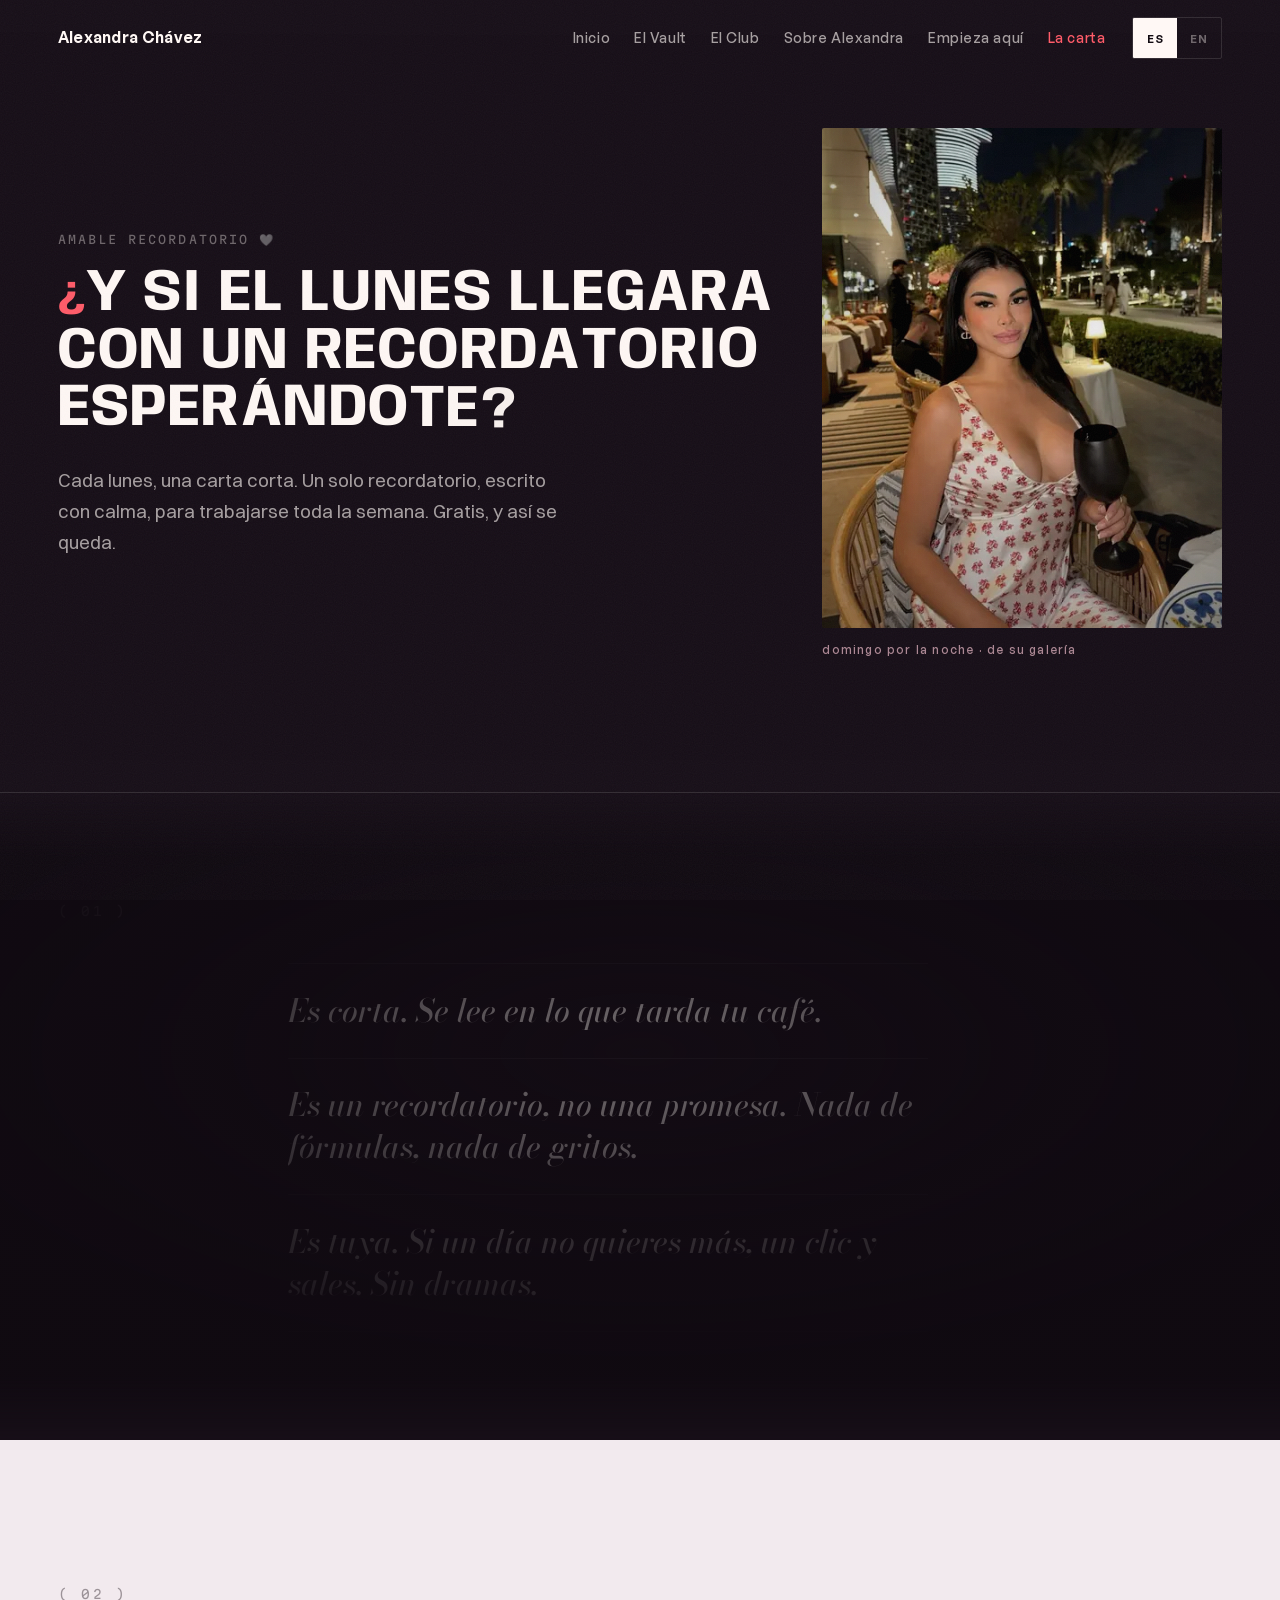
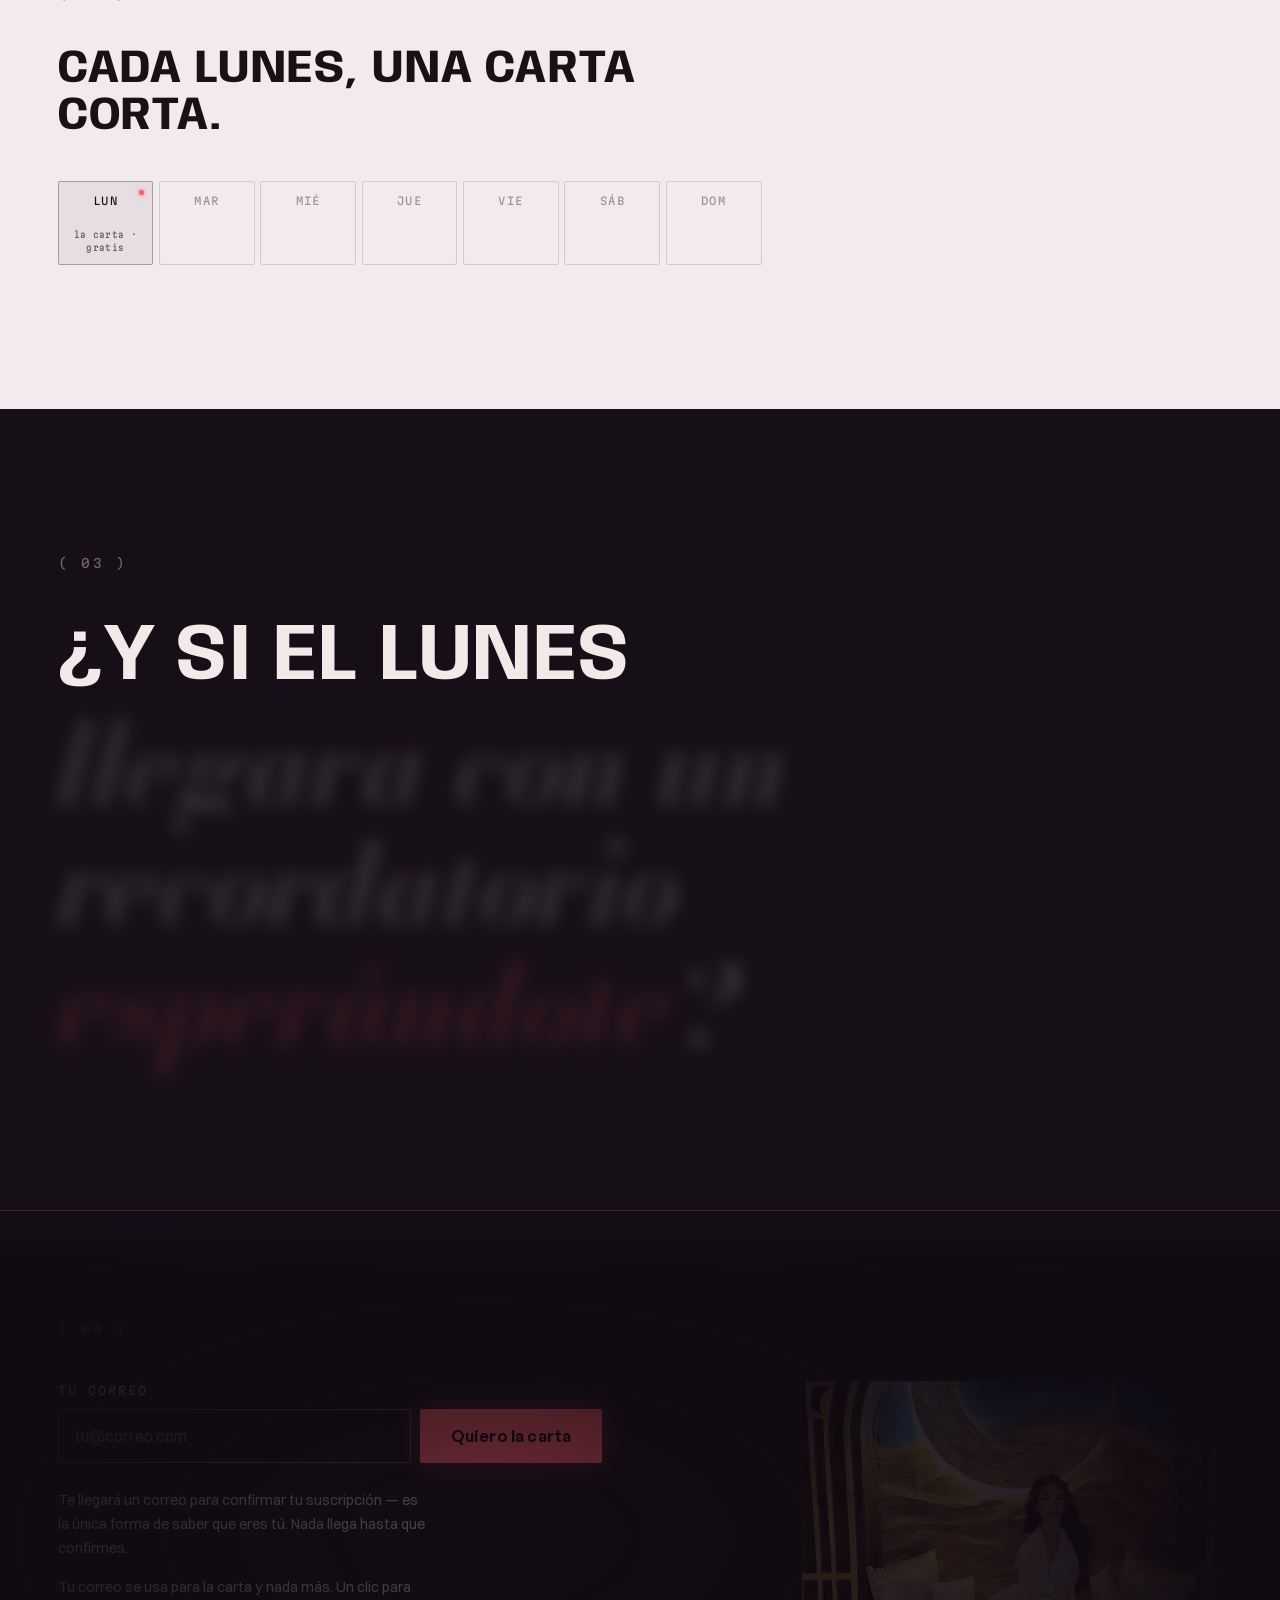
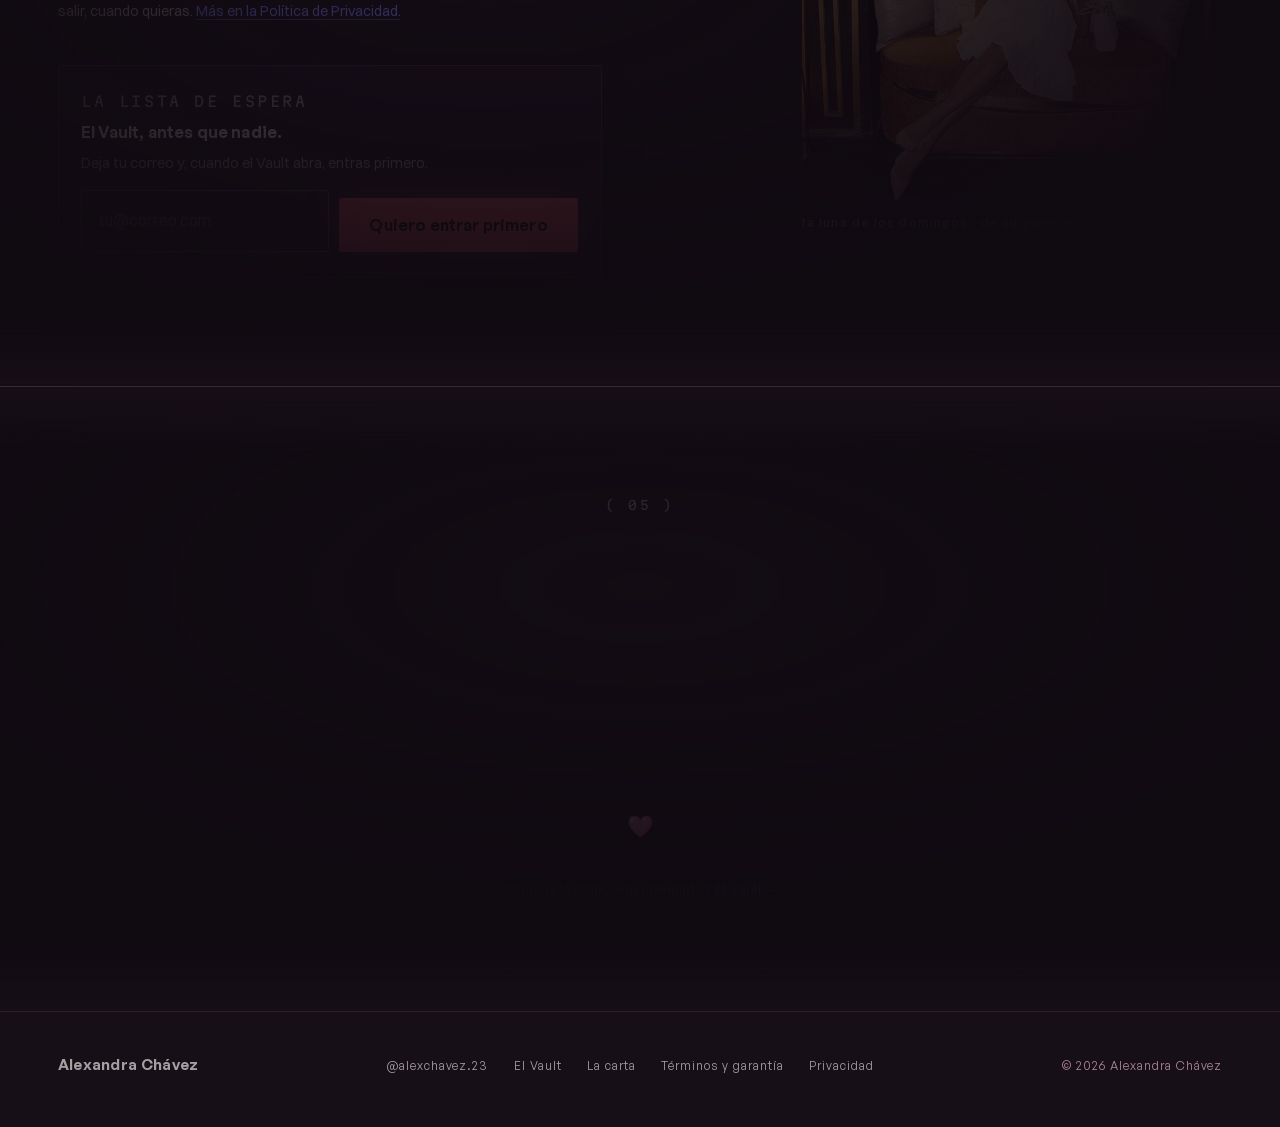
==== carta.html @ c7ca46bd "soyalexchavez.com v3.1 pre-launch (waitlist mode)" ====
<!DOCTYPE html>
<html lang="es" data-lang="es">
<head>
<meta charset="UTF-8">
<meta name="viewport" content="width=device-width, initial-scale=1">
<!-- carta — the capture ENGINE (v3.1 AMAZEMENT PASS, Stage 4).
     Kinetic hero on the existing h1 · the Sunday-letter promise restyled with
     the week-strip motif from membership (lunes cell only — consistent values)
     as the light polarity chapter (#8) · blur-focus device (#4) built from the
     hero line's OWN words · the existing form + GDPR microcopy kept VERBATIM ·
     two hidden launch slots: WAITLIST-SLOT (systems #1, launch-cohort capture
     variant) + TRAINING-SLOT (systems #2, free 2-part training + cuaderno) —
     both designed, both hidden until real, no dates/counts invented.
     Bodoni ITALIC only on this page (blur answer + the three truths + accent);
     the roman never downloads — per-page roman-or-italic rule. Boska preload
     dropped (display duty on Anybody). -->
<title data-i18n="letter.meta.title">La carta de los lunes — Alexandra Chávez</title>
<meta name="description" content="Una carta corta cada lunes, gratis: un recordatorio para empezar la semana escogiendo mejor. Sin ruido. Un clic para salir cuando quieras." data-i18n-attr="content:letter.meta.description">
<link rel="canonical" href="https://soyalexchavez.com/carta.html">
<meta property="og:type" content="website">
<meta property="og:title" content="La carta de los lunes — Alexandra Chávez">
<meta property="og:description" content="Una carta corta cada lunes, gratis: un recordatorio para empezar la semana escogiendo mejor. Sin ruido. Un clic para salir cuando quieras.">
<meta property="og:url" content="https://soyalexchavez.com/carta.html">
<meta property="og:image" content="https://soyalexchavez.com/assets/img/og_carta.jpg">
<meta property="og:locale" content="es_MX">
<meta property="og:locale:alternate" content="en_US">
<meta name="theme-color" content="#170F18">
<link rel="icon" href="data:image/svg+xml,%3Csvg xmlns='http://www.w3.org/2000/svg' viewBox='0 0 16 16'%3E%3Crect width='16' height='16' fill='%23170F18'/%3E%3Ccircle cx='8' cy='8' r='3' fill='%23FF5C69'/%3E%3C/svg%3E">
<link rel="preload" href="assets/fonts/v31/Anybody-VF.woff2" as="font" type="font/woff2" crossorigin>
<link rel="preload" href="assets/fonts/GeneralSans-Medium.woff2" as="font" type="font/woff2" crossorigin>
<link rel="preload" href="assets/fonts/switzer-400.woff2" as="font" type="font/woff2" crossorigin>
<link rel="stylesheet" href="assets/css/tokens.css">
<link rel="stylesheet" href="assets/css/base.css">
<link rel="stylesheet" href="assets/css/v31.css">
<style>
/* ============ carta — page-scoped rules (v3.1 AMAZEMENT PASS, Stage 4) ============ */
.plate picture{display:contents;}

/* v3.1 poster h2 voice (page-scoped display takeover) */
main h2{
  font-family:var(--v31-display);
  font-variation-settings:'wght' var(--v31-rest-wght),'wdth' var(--v31-rest-wdth);  /* type-rest rule 2026-07-30 */
  font-size:clamp(1.7rem,5.4vw,2.9rem);
  line-height:1;letter-spacing:var(--v31-rest-track);text-transform:uppercase;
  max-width:24ch;
}
.chap{margin-bottom:var(--space-l);}

/* Boska must not render on a v3.1 page (weight lever): every h3 falls back
   to the sans voice; specific components re-voice on top. */
main h3{font-family:var(--font-sans);}

/* ---- hero: kinetic question + the sunday-evening plate (photo 07) ---- */
.carta-hero{min-height:88svh;display:flex;align-items:center;padding-top:6.5rem;}
.carta-hero__grid{display:grid;gap:var(--space-xl) var(--space-l);width:100%;align-items:center;}
.carta-hero .v31-kinetic{font-size:clamp(1.7rem,5.1vw,3.7rem);margin-top:var(--space-s);}
.carta-hero__copy .lede{margin-top:var(--space-m);}
.carta-hero__fig{max-width:22rem;}
@media (min-width:900px){
  .carta-hero__grid{grid-template-columns:minmax(0,1fr) minmax(0,400px);}
  .carta-hero__fig{max-width:none;justify-self:end;width:100%;}
}

/* ---- the three quiet truths — the letter's own voice (Bodoni italic) ---- */
.carta-what__list{list-style:none;max-width:44rem;}
.carta-what__list li{
  font-family:var(--v31-serif);font-style:italic;
  font-variation-settings:'wght' 500,'opsz' 60;
  font-size:clamp(1.35rem,4.6vw,2rem);line-height:1.32;color:var(--flash);
  padding-block:var(--space-m);border-top:1px solid var(--line-soft);max-width:32ch;
}
.carta-what__list li:last-child{border-bottom:1px solid var(--line-soft);}
@media (min-width:900px){.carta-what__list{margin-inline:auto;}}

/* ---- the promise chapter — week-strip motif on the light polarity (#8) ----
   Strip grammar identical to membership (mobile-first agenda <640px, the
   printed seven-column week ≥640px), re-inked for the day ground. Only the
   lunes cell carries a label — consistent with membership's lunes cell. */
.carta-week{padding-block:var(--v31-stage-y);}
.week{margin-top:var(--space-l);max-width:44rem;}
.week__strip{list-style:none;display:grid;grid-template-columns:1fr;gap:.3rem;}
.week__day{
  border:1px solid var(--v31-day-line);border-radius:var(--radius);
  padding:.55rem .85rem;position:relative;
  display:flex;align-items:baseline;gap:.9rem;
  font-family:var(--v31-mono);font-variation-settings:'wght' 420,'wdth' 100;
  font-size:.66rem;letter-spacing:.14em;text-transform:uppercase;
  color:var(--v31-day-faint);
}
.week__day--on{border-color:rgba(26,16,22,.32);color:var(--v31-day-ink);background:rgba(26,16,22,.05);}
.week__day--on::before{
  content:'';position:absolute;top:.55rem;right:.55rem;width:5px;height:5px;
  border-radius:var(--radius-round);background:var(--guava);
  box-shadow:0 0 8px var(--guava-glow),0 0 3px var(--guava);
}
.week__what{
  font-variation-settings:'wght' 440,'wdth' 82;
  font-size:.6rem;letter-spacing:.04em;line-height:1.45;
  text-transform:lowercase;color:var(--v31-day-dim);
}
@media (min-width:640px){
  .week__strip{grid-template-columns:repeat(7,minmax(0,1fr));gap:.35rem;}
  .week__day{display:block;text-align:center;padding:.65rem .3rem 3.4rem;}
  .week__what{
    position:absolute;left:.35rem;right:.35rem;bottom:.55rem;
    font-size:.56rem;
  }
}

/* ---- blur-focus beat (#4) — the hero question resolves ---- */
.carta-blur{padding-block:var(--v31-stage-y);}

/* ---- capture ---- */
.carta-form-sec__grid{display:grid;gap:var(--space-xl) var(--space-xl);align-items:start;}
@media (min-width:900px){
  .carta-form-sec__grid{grid-template-columns:minmax(0,1fr) minmax(0,420px);}
}
.carta-form{max-width:34rem;}
.carta-form__label{
  display:block;font-family:var(--v31-mono);font-variation-settings:'wght' 460,'wdth' 100;
  font-size:.72rem;letter-spacing:.18em;text-transform:uppercase;
  color:var(--flash-dim);margin-bottom:var(--space-xs);
}
.carta-form__row{display:flex;flex-direction:column;gap:var(--space-xs);}
@media (min-width:640px){
  .carta-form__row{flex-direction:row;}
  .carta-form__row input{flex:1 1 auto;}
  .carta-form__row .btn{flex:0 0 auto;}
}
.carta-form__msg{margin-top:var(--space-s);font-size:var(--text-small);color:var(--rose);}
.carta-form__msg--err{color:var(--guava-bright);}
.carta-form__note{
  /* gate fix (FB_GATE_carta): legally load-bearing microcopy must clear AA — dim, not faint */
  margin-top:var(--space-s);font-size:var(--text-small);
  color:var(--flash-dim);max-width:var(--measure-lede);
}
.carta-form__note:first-of-type{margin-top:var(--space-m);}
.carta-form-sec__fig{max-width:22rem;}
@media (min-width:900px){.carta-form-sec__fig{max-width:none;justify-self:end;width:100%;position:sticky;top:6.5rem;}}

/* ---- hidden launch slots (designed, off until real) ---- */
.carta-slot{
  margin-top:var(--space-l);max-width:34rem;
  background:var(--night-2);border:1px solid var(--line);border-radius:var(--radius);
  padding:1.5rem 1.4rem 1.6rem;box-shadow:var(--shadow-plate);
  display:grid;gap:.6rem;justify-items:start;
}
.carta-slot[hidden]{display:none;}   /* any display on the component must not defeat hidden */
.carta-slot h3{font-weight:600;font-size:1.02rem;letter-spacing:.01em;color:var(--flash);max-width:none;}
.carta-slot p{font-size:var(--text-small);line-height:1.6;color:var(--flash-dim);max-width:44ch;}
.carta-slot .carta-form__row{width:100%;margin-top:.3rem;}
.carta-slot .btn,.carta-slot .btn--ghost{margin-top:.5rem;}

/* ---- close ---- */
.carta-close{display:flex;flex-direction:column;align-items:center;text-align:center;}
.carta-close .reminder{text-align:left;}
.carta-close .reminder__body{max-width:30ch;}
.carta-close__heart{margin-top:var(--space-l);font-size:1.35rem;line-height:1;}
.carta-crosslink{margin-top:var(--space-l);font-size:var(--text-small);color:var(--flash-faint);}

/* harness neutralisers */
html.fr .carta-hero{min-height:0;}
</style>
</head>
<body>

<a class="skip-link" href="#contenido" data-i18n="a11y.skip">Saltar al contenido</a>

<!-- ============ NAV — shared verbatim across all six pages. ============ -->
<header class="site-head">
  <a class="wordmark" href="index.html" aria-label="Alexandra Chávez — inicio"><span aria-hidden="true">Alexandra Chávez</span></a>
  <div class="site-head__right">
    <nav class="nav-links" aria-label="Principal">
      <a href="index.html" data-i18n="nav.inicio">Inicio</a>
      <a href="vault.html" data-i18n="nav.vault">El Vault</a>
      <a href="membership.html" data-i18n="nav.club">El Club</a>
      <a href="sobre-alex.html" data-i18n="nav.sobre">Sobre Alexandra</a>
      <a href="empieza-aqui.html" data-i18n="nav.empieza">Empieza aquí</a>
      <a href="carta.html" data-i18n="nav.carta" aria-current="page">La carta</a>
    </nav>
    <div class="lang-pill" role="group" aria-label="Idioma / Language">
      <button type="button" data-lang-btn="es" aria-pressed="true">ES</button>
      <button type="button" data-lang-btn="en" aria-pressed="false">EN</button>
    </div>
    <button class="nav-toggle" type="button" aria-expanded="false" aria-controls="menu-panel" data-i18n-attr="aria-label:a11y.menu" aria-label="Menú">
      <svg class="ic-open" viewBox="0 0 22 22" fill="none" aria-hidden="true"><path d="M2 6h18M2 11h18M2 16h18" stroke="currentColor" stroke-width="1.6" stroke-linecap="round"/></svg>
      <svg class="ic-close" viewBox="0 0 22 22" fill="none" aria-hidden="true"><path d="M4 4l14 14M18 4L4 18" stroke="currentColor" stroke-width="1.6" stroke-linecap="round"/></svg>
    </button>
  </div>
</header>
<nav class="menu-panel" id="menu-panel" aria-label="Principal (móvil)">
  <a href="index.html" data-i18n="nav.inicio">Inicio</a>
  <a href="vault.html" data-i18n="nav.vault">El Vault</a>
  <a href="membership.html" data-i18n="nav.club">El Club</a>
  <a href="sobre-alex.html" data-i18n="nav.sobre">Sobre Alexandra</a>
  <a href="empieza-aqui.html" data-i18n="nav.empieza">Empieza aquí</a>
  <a href="carta.html" data-i18n="nav.carta" aria-current="page">La carta</a>
</nav>

<main id="contenido">

  <!-- ============ HERO · the question as kinetic catchphrase (pattern #3)
       + the sunday-evening plate (photo 07). Copy unchanged. ============ -->
  <section class="spot carta-hero" data-spot="hero" data-hero style="--spot-y:38%;">
    <div class="carta-hero__grid">
      <div class="carta-hero__copy">
        <p class="v31-tag" data-i18n="letter.hero.eyebrow">Amable recordatorio 🤍</p>
        <h1 class="v31-kinetic" data-v31-kinetic="load" data-i18n="letter.hero.h1"><span class="qo">¿</span>Y si el lunes llegara con un recordatorio esperándote?</h1>
        <p class="lede" data-i18n="letter.hero.sub">Cada lunes, una carta corta. Un solo recordatorio, escrito con calma, para trabajarse toda la semana. Gratis, y así se queda.</p>
      </div>
      <figure class="carta-hero__fig">
        <div class="plate plate--vignette" style="aspect-ratio:4/5;">
          <picture>
            <!-- v3.1 fix lane: 480w candidate added so throttled phones fetch ~40KB
                 for the LCP plate instead of the 720w file (display ≈343px at 390) -->
            <source type="image/webp" srcset="assets/img/carta_07_480.webp 480w, assets/img/carta_07_720.webp 720w, assets/img/carta_07_1080.webp 1080w" sizes="(min-width:900px) 400px, 88vw">
            <img src="assets/img/carta_07_1080.jpg" alt="Alexandra en una cena al aire libre de noche, vestido floral, luz de vela y la ciudad de fondo" width="1080" height="1254" fetchpriority="high" data-i18n-attr="alt:letter.plate1.alt">
          </picture>
          <div class="veil"></div>
        </div>
        <figcaption data-i18n="letter.plate1.cap">domingo por la noche · de su galería</figcaption>
      </figure>
    </div>
  </section>

  <!-- ============ WHAT IT IS / IS NOT · three quiet truths, in the letter's
       own voice (Bodoni italic — the page's serif stays italic-only) ============ -->
  <section class="spot carta-what" data-spot style="border-top:1px solid var(--line);">
    <p class="v31-chapter chap" aria-hidden="true">( 01 )</p>
    <ul class="carta-what__list">
      <li data-split data-i18n="letter.what.item1">Es corta. Se lee en lo que tarda tu&nbsp;café.</li>
      <li data-split data-i18n="letter.what.item2">Es un recordatorio, no una promesa. Nada de fórmulas, nada de gritos.</li>
      <li data-split data-i18n="letter.what.item3">Es tuya. Si un día no quieres más, un clic y sales. Sin dramas.</li>
    </ul>
  </section>

  <!-- ============ THE PROMISE · the Sunday-letter rhythm made visible —
       week-strip motif from membership (lunes cell ONLY, values consistent
       with membership's lunes cell) on the light polarity chapter (#8).
       Heading is a VERBATIM fragment of the hero sub — no new claims. ============ -->
  <section class="v31-flip carta-week">
    <p class="v31-chapter chap" aria-hidden="true">( 02 )</p>
    <h2 data-i18n="carta.week.h2">Cada lunes, una carta corta.</h2>
    <div class="week">
      <h3 class="sr-only" data-i18n="carta.week.sr">El ritmo de la carta</h3>
      <ul class="week__strip">
        <li class="week__day week__day--on"><span data-i18n="carta.week.d1">lun</span><span class="week__what" data-i18n="carta.week.lun">la carta · gratis</span></li>
        <li class="week__day"><span data-i18n="carta.week.d2">mar</span></li>
        <li class="week__day"><span data-i18n="carta.week.d3">mié</span></li>
        <li class="week__day"><span data-i18n="carta.week.d4">jue</span></li>
        <li class="week__day"><span data-i18n="carta.week.d5">vie</span></li>
        <li class="week__day"><span data-i18n="carta.week.d6">sáb</span></li>
        <li class="week__day"><span data-i18n="carta.week.d7">dom</span></li>
      </ul>
    </div>
  </section>

  <!-- ============ THE QUESTION, RESOLVED · blur-focus device (pattern #4) —
       both fragments are the hero line's OWN words, verbatim. ============ -->
  <section class="carta-blur">
    <p class="v31-chapter chap" aria-hidden="true">( 03 )</p>
    <div class="v31-blurpair" data-v31-blurpair>
      <p class="v31-blurpair__q" data-i18n="carta.blur.q">¿Y si el lunes</p>
      <p class="v31-blurpair__a" data-i18n="carta.blur.a">llegara con un recordatorio <em class="v31-accent">esperándote</em>?</p>
    </div>
  </section>

  <!-- ============ CAPTURE · the form + the sunday moon (photo 08) ============
       Compliance microcopy below is BINDING (copy/COMPLIANCE_AUDIT.md P5 + M5):
       double-opt-in stated plainly; privacy line carries the Privacy Policy link.
       Microcopy is deliberately static — information does not perform.
       Below the form: the two HIDDEN launch slots (waitlist + training). ============ -->
  <section class="spot carta-form-sec" data-spot id="carta-form" style="--spot-x:38%;--spot-y:42%;border-top:1px solid var(--line);">
    <p class="v31-chapter chap" aria-hidden="true">( 04 )</p>
    <div class="carta-form-sec__grid">
      <div>
        <!-- FORM ENDPOINT: replace action="#" with the Kit/ConvertKit or FormSubmit endpoint before launch -->
        <form class="carta-form" method="post" action="#">
          <label class="carta-form__label" for="carta-email" data-i18n="letter.form.label">Tu correo</label>
          <div class="carta-form__row">
            <input type="email" id="carta-email" name="email" required autocomplete="email" inputmode="email" placeholder="tu@correo.com" data-i18n-attr="placeholder:letter.form.placeholder">
            <button type="submit" class="btn" data-i18n="letter.form.button">Quiero la carta</button>
          </div>
          <!-- Success/error states are unhidden by the form wiring at launch (endpoint above). -->
          <div aria-live="polite">
            <p class="carta-form__msg" hidden data-i18n="letter.form.success">Revisa tu correo — hay una confirmación esperándote. Nos vemos el lunes. 🤍</p>
            <p class="carta-form__msg carta-form__msg--err" hidden data-i18n="letter.form.error">Revisa el correo — algo no cuadra.</p>
          </div>
          <p class="carta-form__note" data-i18n="letter.form.doubleoptin">Te llegará un correo para confirmar tu suscripción — es la única forma de saber que eres tú. Nada llega hasta que confirmes.</p>
          <!-- LEGAL PAGE: privacidad.html is a site build item (COMPLIANCE_AUDIT M3/M5); controller name pending C1. -->
          <p class="carta-form__note" data-i18n="letter.form.privacy">Tu correo se usa para la carta y nada más. Un clic para salir, cuando quieras. <a href="privacidad.html">Más en la Política de Privacidad.</a></p>
        </form>

        <!-- WAITLIST-SLOT: launch-cohort capture variant (systems teardown #1,
             Rhode waitlist mechanic) — designed placeholder, HIDDEN until the
             vault launch window is real. No dates, no counts, no scarcity
             theatre. To activate: remove the hidden attribute and replace
             action="#" with the waitlist endpoint (separate Kit tag/segment). -->
        <form class="carta-slot" id="lista-de-espera" method="post" action="#" data-waitlist-slot>
          <p class="v31-tag" data-i18n="carta.wait.tag">la lista de espera</p>
          <h3 data-i18n="carta.wait.h3">El Vault, antes que nadie.</h3>
          <p data-i18n="carta.wait.line">Deja tu correo y, cuando el Vault abra, entras primero.</p>
          <label class="sr-only" for="wait-email" data-i18n="carta.wait.label">Tu correo</label>
          <div class="carta-form__row">
            <input type="email" id="wait-email" name="email" required autocomplete="email" inputmode="email" placeholder="tu@correo.com" data-i18n-attr="placeholder:letter.form.placeholder">
            <button type="submit" class="btn" data-i18n="carta.wait.cta">Quiero entrar primero</button>
          </div>
        </form>

        <!-- TRAINING-SLOT: the free 2-part training + cuaderno capture spike
             (systems teardown #2, Mel Robbins mechanic) — designed placeholder,
             HIDDEN until the training genuinely exists. Nothing here renders
             today; no claim that it exists is made anywhere visible. To
             activate: remove the hidden attribute and point the CTA at the
             training signup (separate Kit tag/segment). -->
        <aside class="carta-slot" hidden data-training-slot>
          <p class="v31-tag" data-i18n="carta.training.tag">entrenamiento gratuito</p>
          <h3 data-i18n="carta.training.h3">Un entrenamiento gratuito en dos partes, con su cuaderno.</h3>
          <p data-i18n="carta.training.line">Dos videos cortos y un cuaderno PDF para trabajarlos, directo a tu correo.</p>
          <!-- SIGNUP ENDPOINT: replace #kit-training-form with the live training signup URL/anchor at activation -->
          <a class="btn btn--ghost" href="#kit-training-form" data-i18n="carta.training.cta">Quiero el entrenamiento</a>
        </aside>
      </div>

      <figure class="carta-form-sec__fig" data-rise>
        <div class="plate plate--vignette" style="aspect-ratio:1;">
          <picture>
            <source type="image/webp" srcset="assets/img/carta_08_720.webp 720w, assets/img/carta_08_1080.webp 1080w" sizes="(min-width:900px) 420px, 88vw">
            <img src="assets/img/carta_08_1080.jpg" alt="Alexandra con vestido blanco bajo una luna creciente dorada, entre cojines de seda" width="1080" height="1085" loading="lazy" data-i18n-attr="alt:letter.plate2.alt">
          </picture>
          <div class="veil"></div>
        </div>
        <figcaption data-i18n="letter.plate2.cap">la luna de los domingos · de su galería</figcaption>
      </figure>
    </div>
  </section>

  <!-- ============ CLOSE · one reminder-card, then quiet ============ -->
  <section class="spot carta-close" data-spot style="--spot-y:32%;border-top:1px solid var(--line);">
    <p class="v31-chapter chap" aria-hidden="true">( 05 )</p>
    <article class="reminder">
      <p class="reminder__meta"><span data-i18n="letter.reminder.meta">un recordatorio</span>&nbsp;·&nbsp;<span class="reminder__time" data-i18n="letter.reminder.when">los lunes</span></p>
      <p class="reminder__body" data-i18n="letter.reminder.text">Cuando una mujer se escribe a sí misma con respeto, aprende a exigir que le hablen igual.</p>
      <p class="reminder__sig" data-i18n="letter.reminder.sig">— Alexandra</p>
    </article>
    <p class="carta-close__heart" aria-hidden="true" data-i18n="letter.reminder.close">🩷</p>
    <p class="carta-crosslink" data-i18n="letter.crosslink">¿Buscas la colección completa? <a href="vault.html">El Vault →</a></p>
  </section>

</main>

<!-- ============ STICKY QUIET CTA BAR (mobile) ============ -->
<div class="cta-bar" data-cta-bar>
  <p class="cta-bar__line" data-i18n="ctabar.line">La carta de los lunes es gratis.</p>
  <a class="btn btn--small" href="#carta-form" data-i18n="ctabar.btn">Quiero la carta</a>
</div>

<!-- ============ FOOTER — shared verbatim across all six pages ============ -->
<footer class="site-foot">
  <p class="f-name"><span aria-hidden="true">Alexandra Chávez</span><span class="sr-only">Alexandra Chávez</span></p>
  <nav aria-label="Redes y páginas">
    <a href="https://instagram.com/alexchavez.23" rel="noopener">@alexchavez.23</a>
    <a href="vault.html" data-i18n="nav.vault">El Vault</a>
    <a href="carta.html" data-i18n="nav.carta">La carta</a>
    <a href="terminos.html" data-i18n="footer.legal.terms">Términos y garantía</a>
    <a href="privacidad.html" data-i18n="footer.legal.privacy">Privacidad</a>
  </nav>
  <p>© 2026 Alexandra Chávez</p>
</footer>

<!-- ============ i18n DICTIONARY — every key holds BOTH languages.
     ES here MUST equal the ES text in the markup above (no-JS parity).
     EN is written fresh in her voice, never machine-translated.
     carta.week.* day values are IDENTICAL to membership's club.week.* values;
     carta.week.h2 + carta.blur.* are VERBATIM fragments of this page's own
     hero strings. ============ -->
<script type="application/json" id="i18n">
{
  "a11y.skip":  {"es":"Saltar al contenido","en":"Skip to content"},
  "a11y.menu":  {"es":"Menú","en":"Menu"},
  "nav.inicio": {"es":"Inicio","en":"Home"},
  "nav.vault":  {"es":"El Vault","en":"The Vault"},
  "nav.club":   {"es":"El Club","en":"The Club"},
  "nav.sobre":  {"es":"Sobre Alexandra","en":"About Alexandra"},
  "nav.empieza":{"es":"Empieza aquí","en":"Start here"},
  "nav.carta":  {"es":"La carta","en":"The letter"},
  "letter.meta.title": {"es":"La carta de los lunes — Alexandra Chávez","en":"The Monday letter — Alexandra Chávez"},
  "letter.meta.description": {"es":"Una carta corta cada lunes, gratis: un recordatorio para empezar la semana escogiendo mejor. Sin ruido. Un clic para salir cuando quieras.","en":"A short letter every Monday, free: one reminder to start the week choosing better. No noise. One click to leave whenever you want."},
  "letter.hero.eyebrow": {"es":"Amable recordatorio 🤍","en":"A friendly reminder 🤍"},
  "letter.hero.h1": {"es":"<span class=\"qo\">¿</span>Y si el lunes llegara con un recordatorio esperándote?","en":"What if Monday arrived with a reminder waiting for&nbsp;you?"},
  "letter.hero.sub": {"es":"Cada lunes, una carta corta. Un solo recordatorio, escrito con calma, para trabajarse toda la semana. Gratis, y así se queda.","en":"Every Monday, a short letter. One reminder, written calmly, to practice all week. Free — and it stays that way."},
  "letter.plate1.alt": {"es":"Alexandra en una cena al aire libre de noche, vestido floral, luz de vela y la ciudad de fondo","en":"Alexandra at an open-air dinner at night, floral dress, candlelight, the city behind her"},
  "letter.plate1.cap": {"es":"domingo por la noche · de su galería","en":"sunday evening · from her gallery"},
  "letter.what.item1": {"es":"Es corta. Se lee en lo que tarda tu&nbsp;café.","en":"It's short. It takes as long as your coffee."},
  "letter.what.item2": {"es":"Es un recordatorio, no una promesa. Nada de fórmulas, nada de gritos.","en":"It's a reminder, not a promise. No formulas, no shouting."},
  "letter.what.item3": {"es":"Es tuya. Si un día no quieres más, un clic y sales. Sin dramas.","en":"It's yours. If one day you want out, one click and you're gone. No drama."},
  "carta.week.h2": {"es":"Cada lunes, una carta corta.","en":"Every Monday, a short letter."},
  "carta.week.sr": {"es":"El ritmo de la carta","en":"The rhythm of the letter"},
  "carta.week.d1": {"es":"lun","en":"mon"},
  "carta.week.d2": {"es":"mar","en":"tue"},
  "carta.week.d3": {"es":"mié","en":"wed"},
  "carta.week.d4": {"es":"jue","en":"thu"},
  "carta.week.d5": {"es":"vie","en":"fri"},
  "carta.week.d6": {"es":"sáb","en":"sat"},
  "carta.week.d7": {"es":"dom","en":"sun"},
  "carta.week.lun": {"es":"la carta · gratis","en":"the letter · free"},
  "carta.blur.q": {"es":"¿Y si el lunes","en":"What if Monday"},
  "carta.blur.a": {"es":"llegara con un recordatorio <em class=\"v31-accent\">esperándote</em>?","en":"arrived with a reminder <em class=\"v31-accent\">waiting</em> for&nbsp;you?"},
  "letter.form.label": {"es":"Tu correo","en":"Your email"},
  "letter.form.placeholder": {"es":"tu@correo.com","en":"you@email.com"},
  "letter.form.button": {"es":"Quiero la carta","en":"I want the letter"},
  "letter.form.doubleoptin": {"es":"Te llegará un correo para confirmar tu suscripción — es la única forma de saber que eres tú. Nada llega hasta que confirmes.","en":"You'll receive one email to confirm your subscription — it's the only way we know it's really you. Nothing arrives until you confirm."},
  "letter.form.privacy": {"es":"Tu correo se usa para la carta y nada más. Un clic para salir, cuando quieras. <a href=\"privacidad.html\">Más en la Política de Privacidad.</a>","en":"Your email is used for the letter and nothing else. One click to leave, whenever you want. <a href=\"privacidad.html\">More in the Privacy Policy.</a>"},
  "letter.form.success": {"es":"Revisa tu correo — hay una confirmación esperándote. Nos vemos el lunes. 🤍","en":"Check your inbox — a confirmation is waiting for you. See you Monday. 🤍"},
  "letter.form.error": {"es":"Revisa el correo — algo no cuadra.","en":"Check the address — something doesn't look right."},
  "carta.wait.tag": {"es":"la lista de espera","en":"the waitlist"},
  "carta.wait.h3": {"es":"El Vault, antes que nadie.","en":"The Vault, before anyone else."},
  "carta.wait.line": {"es":"Deja tu correo y, cuando el Vault abra, entras primero.","en":"Leave your email and, when the Vault opens, you go in first."},
  "carta.wait.label": {"es":"Tu correo","en":"Your email"},
  "carta.wait.cta": {"es":"Quiero entrar primero","en":"I want in first"},
  "carta.training.tag": {"es":"entrenamiento gratuito","en":"free training"},
  "carta.training.h3": {"es":"Un entrenamiento gratuito en dos partes, con su cuaderno.","en":"A free training in two parts, with its own workbook."},
  "carta.training.line": {"es":"Dos videos cortos y un cuaderno PDF para trabajarlos, directo a tu correo.","en":"Two short videos and a PDF workbook to practice them, straight to your inbox."},
  "carta.training.cta": {"es":"Quiero el entrenamiento","en":"I want the training"},
  "letter.plate2.alt": {"es":"Alexandra con vestido blanco bajo una luna creciente dorada, entre cojines de seda","en":"Alexandra in a white dress beneath a golden crescent moon, among silk pillows"},
  "letter.plate2.cap": {"es":"la luna de los domingos · de su galería","en":"the sunday moon · from her gallery"},
  "letter.reminder.meta": {"es":"un recordatorio","en":"a reminder"},
  "letter.reminder.when": {"es":"los lunes","en":"on Mondays"},
  "letter.reminder.text": {"es":"Cuando una mujer se escribe a sí misma con respeto, aprende a exigir que le hablen igual.","en":"When a woman writes to herself with respect, she learns to require the same in return."},
  "letter.reminder.sig": {"es":"— Alexandra","en":"— Alexandra"},
  "letter.reminder.close": {"es":"🩷","en":"🩷"},
  "letter.crosslink": {"es":"¿Buscas la colección completa? <a href=\"vault.html\">El Vault →</a>","en":"Looking for the complete collection? <a href=\"vault.html\">The Vault →</a>"},
  "footer.legal.terms": {"es":"Términos y garantía","en":"Terms &amp; guarantee"},
  "footer.legal.privacy": {"es":"Privacidad","en":"Privacy"},
  "ctabar.line": {"es":"La carta de los lunes es gratis.","en":"The Monday letter is free."},
  "ctabar.btn":  {"es":"Quiero la carta","en":"I want the letter"}
}
</script>

<script src="assets/js/gsap.min.js"></script>
<script src="assets/js/ScrollTrigger.min.js"></script>
<script src="assets/js/SplitText.min.js"></script>
<script src="assets/js/CustomEase.min.js"></script>
<script src="assets/js/DrawSVGPlugin.min.js"></script>
<script src="assets/js/lenis.min.js"></script>
<script src="assets/js/lang.js"></script>
<script src="assets/js/site.js"></script>
<script src="assets/js/v31.js"></script>
</body>
</html>
---- assets/css/tokens.css ----
/* ============================================================
   ALEX v3 — DESIGN TOKENS (shared foundation)
   Derived from comp A (recordatorio medianoche, 19/20) + comp D
   (nota de voz, 19/20) per _intel/DIRECTION_LOCK.md.
   World: night-plum ground · flash white · guava notification
   light · periwinkle screen-light · muted rose intimate register.
   BANNED anywhere in this site: brass / ivory / espresso / bone /
   paper-cream values (the old house palette). Do not add them.
   ============================================================ */
:root{

  /* ---------- COLOUR · grounds ---------- */
  --night:      #170F18;               /* page ground: the dark room */
  --night-deep: #100A11;               /* deepest ground, scrims, hero edges */
  --night-2:    #201322;               /* lifted panel (cards, reminder ground) */
  --ink:        #221826;               /* text ON flash panels (mounted prints) */

  /* ---------- COLOUR · light ---------- */
  --flash:       #FFF8F5;              /* flash white — primary text */
  --flash-90:    rgba(255,248,245,.9); /* body text default */
  --flash-dim:   rgba(255,248,245,.62);/* secondary text */
  --flash-faint: rgba(255,248,245,.38);/* captions, cues */
  --line:        rgba(255,248,245,.12);/* hairlines, borders */
  --line-soft:   rgba(255,248,245,.08);/* quieter hairlines */

  /* ---------- COLOUR · accents ---------- */
  --guava:        #FF5C69;             /* notification light: CTA, live dot, ¿, timestamps */
  --guava-bright: #FF7580;             /* hover state of guava surfaces */
  --guava-glow:   rgba(255,92,105,.32);/* soft glow shadow around guava objects */
  --peri:         #7D78FF;             /* screen-light: links, focus, annotations */
  --peri-dim:     rgba(125,120,255,.45);
  --rose:         #E9B8C6;             /* her intimate register */
  --rose-70:      rgba(233,184,198,.72);
  --rose-dim:     rgba(233,184,198,.5);

  /* ---------- TYPE · families ---------- */
  /* Boska = display serif (v3 upgrade per lock) · General Sans = UI voice
     · Switzer = body + verified tnum numerals · Gambetta = intimate italic */
  --font-display: 'Boska','Gambetta',Georgia,serif;
  --font-sans:    'General Sans',-apple-system,'Segoe UI','Helvetica Neue',sans-serif;
  --font-body:    'Switzer',-apple-system,'Segoe UI','Helvetica Neue',sans-serif;
  --font-serif:   'Gambetta',Georgia,serif;

  /* ---------- TYPE · scale (mobile-first clamps) ---------- */
  --text-display: clamp(2.5rem, 9.6vw, 5.1rem);   /* h1 / hero question */
  --text-h2:      clamp(1.85rem, 6.4vw, 3rem);    /* section questions */
  --text-h3:      clamp(1.35rem, 4.8vw, 1.9rem);  /* sub-blocks */
  --text-quote:   clamp(1.35rem, 5.2vw, 2.1rem);  /* reminders, epigraphs */
  --text-lead:    clamp(1.02rem, 2.4vw, 1.18rem); /* ledes */
  --text-body:    1.0625rem;                      /* 17px running text */
  --text-small:   .9rem;
  --text-caption: .75rem;                          /* figcaptions, metas */
  --text-micro:   .7rem;                           /* smallest legal/cue text */

  /* ---------- TYPE · detail ---------- */
  --track-tight: -.018em;   /* display headlines */
  --track-caps:  .14em;     /* letterspaced caps/metas */
  --track-wide:  .2em;      /* scroll cues, tiny labels */
  --leading-tight: 1.08;    /* display */
  --leading-snug:  1.3;     /* quotes/reminders */
  --leading-body:  1.65;    /* running text */

  /* ---------- SPACE ---------- */
  --pad:        clamp(1.25rem, 4.5vw, 4rem);      /* section inline padding */
  --section-y:  clamp(4.5rem, 12vh, 8.5rem);      /* section block padding */
  --space-2xs:  .35rem;
  --space-xs:   .6rem;
  --space-s:    1rem;
  --space-m:    1.6rem;
  --space-l:    2.6rem;
  --space-xl:   4rem;
  --measure:       56ch;    /* running text max width */
  --measure-quote: 26ch;    /* reminders / pull lines */
  --measure-lede:  46ch;

  /* ---------- SHAPE ---------- */
  --radius:       2px;      /* the house radius — everything is 2px */
  --radius-round: 50%;

  /* ---------- ELEVATION ---------- */
  --shadow-plate: 0 30px 60px -30px rgba(0,0,0,.8);
  --shadow-page:  0 40px 80px -38px rgba(0,0,0,.9);
  --shadow-glow:  0 0 32px var(--guava-glow);

  /* ---------- MOTION ---------- */
  --dur-1: .25s;            /* hovers, toggles */
  --dur-2: .6s;             /* small entrances */
  --dur-3: 1.15s;           /* line reveals, card entrances */
  --dur-4: 2.2s;            /* spotlight lifts */
  --ease-out:   cubic-bezier(.16,1,.3,1);   /* expo-like arrival */
  --ease-inout: cubic-bezier(.65,0,.35,1);

  /* ---------- Z ---------- */
  --z-skip:   100;
  --z-nav:    90;
  --z-menu:   88;
  --z-ctabar: 85;
  --z-grain:  80;

  /* ---------- SPOTLIGHT ENGINE ---------- */
  /* --spot: 0 = the room is dark · 1 = fully lit.
     Default 1 so no-JS / reduced-motion / harness renders are LIT.
     site.js (motion mode) sets 0 and scrubs to 1 via ScrollTrigger. */
  --spot: 1;
  --spot-x: 50%;            /* spotlight centre, overridable per section */
  --spot-y: 40%;
  --spot-veil-core: rgba(16,10,17,.58);  /* darkness at the spot centre when closed */
  --spot-veil-edge: rgba(16,10,17,.985); /* darkness at the room edges when closed */
}

@media (min-width:900px){
  :root{
    --text-body: 1.09rem;
  }
}
---- assets/css/base.css ----
/* ============================================================
   ALEX v3 — BASE + SHARED COMPONENTS (shared foundation)
   Requires tokens.css loaded first. See SYSTEM_NOTES.md.
   Components: nav · spotlight primitive · reminder-card ·
   portrait-plate · sticky quiet CTA bar · footer · skip-link.
   Progressive: every final state lives in CSS; JS only animates.
   ============================================================ */

/* ============ FONTS (self-hosted, licensed-free faces) ============ */
@font-face{font-family:'Boska';src:url('../fonts/Boska-Light.woff2') format('woff2');font-weight:300;font-style:normal;font-display:swap;}
@font-face{font-family:'Boska';src:url('../fonts/Boska-Regular.woff2') format('woff2');font-weight:400;font-style:normal;font-display:swap;}
@font-face{font-family:'Boska';src:url('../fonts/Boska-Italic.woff2') format('woff2');font-weight:400;font-style:italic;font-display:swap;}
@font-face{font-family:'General Sans';src:url('../fonts/GeneralSans-Regular.woff2') format('woff2');font-weight:400;font-style:normal;font-display:swap;}
@font-face{font-family:'General Sans';src:url('../fonts/GeneralSans-Medium.woff2') format('woff2');font-weight:500;font-style:normal;font-display:swap;}
@font-face{font-family:'General Sans';src:url('../fonts/GeneralSans-Semibold.woff2') format('woff2');font-weight:600;font-style:normal;font-display:swap;}
@font-face{font-family:'Switzer';src:url('../fonts/Switzer-Light.woff2') format('woff2');font-weight:300;font-style:normal;font-display:swap;}
@font-face{font-family:'Switzer';src:url('../fonts/switzer-400.woff2') format('woff2');font-weight:400;font-style:normal;font-display:swap;}
@font-face{font-family:'Switzer';src:url('../fonts/switzer-500.woff2') format('woff2');font-weight:500;font-style:normal;font-display:swap;}
@font-face{font-family:'Gambetta';src:url('../fonts/gambetta-400.woff2') format('woff2');font-weight:400;font-style:normal;font-display:swap;}
@font-face{font-family:'Gambetta';src:url('../fonts/gambetta-400i.woff2') format('woff2');font-weight:400;font-style:italic;font-display:swap;}
@font-face{font-family:'Gambetta';src:url('../fonts/gambetta-500.woff2') format('woff2');font-weight:500;font-style:normal;font-display:swap;}
@font-face{font-family:'Gambetta';src:url('../fonts/gambetta-500i.woff2') format('woff2');font-weight:500;font-style:italic;font-display:swap;}

/* ============ RESET / BASE ============ */
*,*::before,*::after{margin:0;padding:0;box-sizing:border-box;}
html{scroll-behavior:smooth;}
body{
  background:var(--night);
  color:var(--flash-90);
  font-family:var(--font-body);
  font-weight:400;
  font-size:var(--text-body);
  line-height:var(--leading-body);
  -webkit-font-smoothing:antialiased;
  overflow-x:clip;
}
img{display:block;max-width:100%;}
a{color:inherit;}
p a,li a{color:var(--peri);text-decoration-color:var(--peri-dim);text-underline-offset:3px;}
p a:hover,li a:hover{text-decoration-color:var(--peri);}
button{font:inherit;color:inherit;}
::selection{background:var(--guava);color:var(--night-deep);}
:focus-visible{outline:2px solid var(--peri);outline-offset:4px;border-radius:var(--radius);}
main{display:block;}
section{padding-inline:var(--pad);padding-block:var(--section-y);}

/* film grain — one static data-URI, very quiet (from both comps) */
body::after{
  content:'';position:fixed;inset:0;z-index:var(--z-grain);pointer-events:none;opacity:.045;
  background-image:url("data:image/svg+xml,%3Csvg xmlns='http://www.w3.org/2000/svg' width='140' height='140'%3E%3Cfilter id='n'%3E%3CfeTurbulence type='fractalNoise' baseFrequency='0.9' numOctaves='2' stitchTiles='stitch'/%3E%3C/filter%3E%3Crect width='140' height='140' filter='url(%23n)'/%3E%3C/svg%3E");
}

.sr-only{position:absolute;width:1px;height:1px;padding:0;margin:-1px;overflow:hidden;clip-path:inset(50%);white-space:nowrap;border:0;}

/* ============ TYPOGRAPHY ============ */
h1,h2,h3{font-family:var(--font-display);font-weight:400;color:var(--flash);letter-spacing:var(--track-tight);}
h1{font-size:var(--text-display);line-height:var(--leading-tight);max-width:16ch;}
h2{font-size:var(--text-h2);line-height:1.12;max-width:19ch;}
h3{font-size:var(--text-h3);line-height:1.2;max-width:26ch;}
.lede{font-size:var(--text-lead);color:var(--flash-dim);max-width:var(--measure-lede);}
.small{font-size:var(--text-small);}
.intimate{font-family:var(--font-serif);font-style:italic;color:var(--rose);}     /* her voice */
.meta{
  font-family:var(--font-sans);font-weight:500;
  font-size:var(--text-caption);letter-spacing:var(--track-caps);
  color:var(--rose-70);text-transform:lowercase;
}
.ts,.tnum{
  font-family:var(--font-body);
  font-feature-settings:'tnum' 1;font-variant-numeric:tabular-nums;
  letter-spacing:.04em;
}
.qo{color:var(--guava);font-size:.82em;line-height:0;}   /* the opening ¿ = notification light */
.live-dot{
  display:inline-block;width:6px;height:6px;border-radius:var(--radius-round);
  background:var(--guava);vertical-align:2px;
  box-shadow:0 0 10px var(--guava-glow),0 0 4px var(--guava);
}
html.motion .live-dot{animation:pulse 3.4s ease-in-out infinite;}
@keyframes pulse{0%,100%{opacity:.4;}50%{opacity:1;}}

/* ============ BUTTONS / LINKS ============ */
.btn{
  display:inline-flex;align-items:center;justify-content:center;gap:.6rem;
  min-height:54px;padding:.95rem 1.9rem;border:0;border-radius:var(--radius);cursor:pointer;
  background:var(--guava);color:var(--night-deep);
  font-family:var(--font-sans);font-weight:600;font-size:1rem;letter-spacing:.01em;line-height:1;
  text-decoration:none;box-shadow:var(--shadow-glow);
  transition:background var(--dur-1),transform .15s;
}
.btn:hover{background:var(--guava-bright);}
.btn:active{transform:translateY(1px);}
.btn--small{min-height:44px;padding:.7rem 1.25rem;font-size:.92rem;}
.btn--ghost{
  background:transparent;color:var(--rose);box-shadow:none;
  border:1px solid var(--peri-dim);font-weight:500;
}
.btn--ghost:hover{background:transparent;color:var(--peri);border-color:var(--peri);}
.link-quiet{
  font-family:var(--font-sans);font-weight:500;font-size:.98rem;
  color:var(--flash);text-decoration:none;
  border-bottom:1px solid var(--peri-dim);padding:.55rem 0 .3rem;
  transition:color var(--dur-1),border-color var(--dur-1);
}
.link-quiet:hover{color:var(--peri);border-color:var(--peri);}

/* ============ FORMS (baseline; pages compose) ============ */
input[type=email],input[type=text]{
  min-height:52px;padding:.9rem 1.05rem;border-radius:var(--radius);
  background:transparent;border:1px solid rgba(255,248,245,.28);color:var(--flash);
  font-family:var(--font-body);font-weight:400;font-size:1rem;width:100%;
  transition:border-color var(--dur-1);
}
input::placeholder{color:var(--flash-faint);}
input:focus{outline:2px solid var(--peri);outline-offset:2px;border-color:transparent;}

/* ============ SKIP LINK ============ */
.skip-link{
  position:fixed;top:.6rem;left:.6rem;z-index:var(--z-skip);
  background:var(--guava);color:var(--night-deep);
  font-family:var(--font-sans);font-weight:600;font-size:.9rem;
  padding:.7rem 1.1rem;border-radius:var(--radius);text-decoration:none;
  transform:translateY(-160%);transition:transform .2s;
}
.skip-link:focus-visible{transform:none;outline-offset:2px;}

/* ============ NAV — minimal: wordmark · 6 links · ES/EN pill ============ */
.site-head{
  position:fixed;top:0;left:0;right:0;z-index:var(--z-nav);
  display:flex;justify-content:space-between;align-items:center;gap:1rem;
  padding:1rem var(--pad);
  transition:background var(--dur-2);
}
.site-head.scrolled,
html.static .site-head{background:linear-gradient(180deg,rgba(16,10,17,.94) 55%,rgba(16,10,17,0));}
.wordmark{
  font-family:var(--font-sans);font-weight:600;
  font-size:.98rem;letter-spacing:.02em;color:var(--flash);
  text-decoration:none;padding:.5rem 0;white-space:nowrap;
}
/* wordmark + footer name (final-fix adjudication 2026-07-17): visible text
   reads "Chávez" — the á's own acute accent stands alone. The floating guava
   .adot device was REMOVED site-wide (it read as a stray pixel above the
   already-accented á). The notification-dot device lives ONLY in
   reminder-card timestamps — do not re-add it to the wordmark. */
.site-head__right{display:flex;align-items:center;gap:.4rem;}
.nav-links{display:none;}
.nav-links a{
  font-family:var(--font-sans);font-weight:500;font-size:.88rem;letter-spacing:.04em;
  color:var(--flash-dim);text-decoration:none;padding:.65rem .7rem;
  transition:color var(--dur-1);
}
.nav-links a:hover{color:var(--flash);}
.nav-links a[aria-current=page]{color:var(--guava);}

/* language pill — two halves, one control (mechanism from v2 app.js) */
.lang-pill{
  display:inline-flex;border:1px solid var(--line);border-radius:var(--radius);overflow:hidden;
}
.lang-pill button{
  background:transparent;border:0;cursor:pointer;
  font-family:var(--font-sans);font-weight:600;font-size:.72rem;letter-spacing:.1em;
  color:var(--flash-faint);padding:.62rem .7rem;min-width:44px;min-height:40px;
  transition:color var(--dur-1),background var(--dur-1);
}
.lang-pill button.is-on{background:var(--flash);color:var(--night-deep);cursor:default;}
.lang-pill button:not(.is-on):hover{color:var(--flash);}

/* mobile menu */
.nav-toggle{
  display:inline-flex;align-items:center;justify-content:center;
  width:44px;height:44px;background:transparent;border:0;cursor:pointer;color:var(--flash);
}
.nav-toggle svg{width:22px;height:22px;display:block;}
.nav-toggle .ic-close{display:none;}
body.nav-open .nav-toggle .ic-open{display:none;}
body.nav-open .nav-toggle .ic-close{display:block;}
.menu-panel{
  position:fixed;inset:0;z-index:var(--z-menu);
  background:rgba(16,10,17,.97);
  display:none;flex-direction:column;justify-content:center;gap:.4rem;
  padding:5.5rem var(--pad) 3rem;
}
body.nav-open .menu-panel{display:flex;}
body.nav-open{overflow:hidden;}
.menu-panel a{
  font-family:var(--font-display);font-weight:400;
  font-size:clamp(1.7rem,7vw,2.4rem);line-height:1.25;letter-spacing:var(--track-tight);
  color:var(--flash);text-decoration:none;padding:.45rem 0;
}
.menu-panel a:hover{color:var(--rose);}
.menu-panel a[aria-current=page]{color:var(--guava);}

@media (min-width:900px){
  .nav-toggle,.menu-panel{display:none !important;}
  .nav-links{display:flex;align-items:center;gap:.1rem;margin-right:.6rem;}
}

/* ============ SPOTLIGHT PRIMITIVE — "la única luz encendida" ============
   Usage: <section class="spot" data-spot [data-spot-start data-spot-end]
                   [style="--spot-x:…;--spot-y:…"]>
   A darkness veil sits over the whole section; site.js scrubs --spot
   from 0→1 with ScrollTrigger, so scrolling ILLUMINATES the content.
   Default --spot:1 (tokens.css) → no-JS / static / harness = fully lit.
   data-spot="hero" → timed lift on load instead of scroll scrub.
   RULE: never style ::after on a .spot section — the veil owns it.   */
.spot{position:relative;}
.spot::after{
  content:'';position:absolute;inset:0;z-index:6;pointer-events:none;
  background:radial-gradient(ellipse 75% 62% at var(--spot-x) var(--spot-y),
    var(--spot-veil-core) 0%,
    rgba(16,10,17,.86) 46%,
    var(--spot-veil-edge) 82%);
  opacity:calc(1 - var(--spot));
  /* v3.1 fix (Gate A #3): feather the veil at section boundaries so adjacent
     spot sections read as ONE dark room, not separately-lit boxes. The fade
     lives inside the section's own block padding, so no content is revealed. */
  -webkit-mask:linear-gradient(180deg,transparent 0,
    #000 clamp(2.5rem,7vh,4.5rem),
    #000 calc(100% - clamp(2.5rem,7vh,4.5rem)),transparent 100%);
  mask:linear-gradient(180deg,transparent 0,
    #000 clamp(2.5rem,7vh,4.5rem),
    #000 calc(100% - clamp(2.5rem,7vh,4.5rem)),transparent 100%);
}
html.static .spot::after,
html.fr .spot::after{opacity:0;}

/* ============ REMINDER CARD — the timestamped note (comp A rhythm,
   comp D panel grammar). A precious object, set on the lifted ground.
   Entrance animated by site.js automatically (no data-attr needed). */
.reminder{
  position:relative;max-width:34rem;
  background:var(--night-2);border:1px solid var(--line);border-radius:var(--radius);
  padding:1.35rem 1.5rem 1.45rem;
  box-shadow:var(--shadow-plate);
}
.reminder__meta{
  display:flex;align-items:center;gap:.6rem;
  font-family:var(--font-sans);font-weight:500;
  font-size:var(--text-micro);letter-spacing:var(--track-caps);
  color:var(--flash-faint);text-transform:lowercase;
  margin-bottom:1rem;
}
.reminder__meta::before{
  content:'';flex:0 0 auto;width:6px;height:6px;border-radius:var(--radius-round);
  background:var(--guava);box-shadow:0 0 10px var(--guava-glow),0 0 4px var(--guava);
}
html.motion .reminder__meta::before{animation:pulse 3.4s ease-in-out infinite;}
.reminder__time{color:var(--guava);}  /* pair with .ts for tabular digits */
.reminder__body{
  font-family:var(--font-serif);font-style:italic;font-weight:400;
  font-size:clamp(1.15rem,3.6vw,1.4rem);line-height:1.5;
  color:var(--rose);max-width:var(--measure-quote);
}
.reminder__sig{
  margin-top:1rem;
  font-family:var(--font-sans);font-weight:500;
  font-size:var(--text-micro);letter-spacing:var(--track-caps);color:var(--rose-70);
}

/* ============ PORTRAIT PLATE — photo treatment grammar ============
   .plate           base dark plate
   .plate--frame    comp D: 1.5px flash frame + guava notification dot
   .plate--print    comp A: flash-white mounted print, brighter grade
   .plate--vignette comp A: room edges stay plum-dark (needs .veil child)
   .plate--disc     comp A hero: circle mask + permanent plum grade
   Give the plate an aspect-ratio per use. figcaption styled below.   */
.plate{position:relative;overflow:hidden;border-radius:var(--radius);background:var(--night-deep);}
.plate img{width:100%;height:100%;object-fit:cover;filter:saturate(.94) contrast(1.05) brightness(.97);}
.plate--frame{border:1.5px solid var(--flash-90);border-radius:0;}
.plate--frame::after{
  content:'';position:absolute;top:10px;right:10px;width:7px;height:7px;z-index:3;
  border-radius:var(--radius-round);background:var(--guava);
  box-shadow:0 0 12px var(--guava-glow),0 0 5px var(--guava);
}
.plate--print{padding:10px;background:var(--flash);box-shadow:var(--shadow-plate);}
.plate--print img{filter:saturate(1.02) brightness(1.01) contrast(1.02);}
.plate--vignette img{filter:saturate(.9) brightness(.9) contrast(1.06);}
.plate--vignette .veil{
  position:absolute;inset:0;z-index:2;pointer-events:none;
  background:radial-gradient(ellipse 95% 82% at 50% 36%,transparent 26%,rgba(16,10,17,.96) 100%);
  opacity:.42;
}
.plate--disc{
  aspect-ratio:1;border-radius:0;background:transparent;
  -webkit-mask-image:radial-gradient(circle at 50% 46%,#000 62%,transparent 88%);
  mask-image:radial-gradient(circle at 50% 46%,#000 62%,transparent 88%);
}
.plate--disc::before{
  content:'';position:absolute;inset:0;z-index:1;pointer-events:none;
  background:radial-gradient(circle at 50% 44%,transparent 38%,rgba(23,15,24,.5) 72%,rgba(23,15,24,.95) 100%);
}
figure>figcaption{
  margin-top:.75rem;
  font-family:var(--font-sans);font-weight:500;
  font-size:var(--text-caption);letter-spacing:.1em;color:var(--rose-70);
}

/* ============ STICKY QUIET CTA BAR (mobile) ============
   <div class="cta-bar" data-cta-bar> — site.js shows it after the
   [data-hero] section scrolls past. Static mode: always visible.
   Quiet by design: one line + one small button, translucent night. */
.cta-bar{
  position:fixed;left:0;right:0;bottom:0;z-index:var(--z-ctabar);
  display:flex;align-items:center;justify-content:space-between;gap:1rem;
  padding:.7rem var(--pad) calc(.7rem + env(safe-area-inset-bottom,0px));
  background:rgba(16,10,17,.88);
  -webkit-backdrop-filter:blur(14px);backdrop-filter:blur(14px);
  border-top:1px solid var(--line);
  transform:translateY(110%);
  transition:transform .45s var(--ease-out);
}
.cta-bar.is-shown,
html.static .cta-bar,
html.fr .cta-bar{transform:none;}
.cta-bar__line{
  font-family:var(--font-sans);font-weight:500;
  font-size:.82rem;line-height:1.35;color:var(--flash-dim);
  max-width:24ch;
}
/* W_SITE_REGATE D1: hold the button to ONE line on phones. Was a page-scoped
   fix on index only, scoped max-width:389px — it missed 390 (the most common
   phone width) and the other bar pages entirely. Now sitewide, <=430px.
   COPY_MASTER offers no shorter ctabar.btn variant, so size/tracking nudge only. */
.cta-bar .btn--small{white-space:nowrap;}
@media (max-width:430px){
  .cta-bar{gap:.75rem;}
  .cta-bar .btn--small{font-size:.84rem;letter-spacing:0;padding:.7rem .95rem;}
}
@media (min-width:900px){.cta-bar{display:none;}}
body{padding-bottom:0;} /* pages with the bar may add scroll-margin as needed */

/* ============ FOOTER ============ */
.site-foot{
  border-top:1px solid var(--line-soft);
  padding:2.4rem var(--pad) calc(2.8rem + 64px); /* clears the mobile CTA bar */
  display:flex;flex-direction:column;gap:1.1rem;
  font-family:var(--font-sans);
  font-size:var(--text-caption);letter-spacing:.08em;color:var(--rose-70);
}
.site-foot .f-name{
  font-family:var(--font-sans);font-weight:600;font-size:.95rem;
  letter-spacing:.02em;color:var(--flash-dim);
}
.site-foot nav{display:flex;flex-wrap:wrap;gap:.2rem 1.6rem;}
.site-foot a{text-decoration:none;color:var(--flash-dim);padding:.4rem 0;transition:color var(--dur-1);}
.site-foot a:hover{color:var(--peri);}
/* W_SITE_REGATE D2: 64px was not enough — at full scroll the fixed CTA bar
   sat over the footer's first link row on mobile. On pages that carry the bar,
   reserve enough for the whole bar (≈66px + safe-area) plus margin so every
   footer link stays tappable at full scroll. Legal pages (no bar) keep 64px. */
body:has(.cta-bar) .site-foot{padding-bottom:calc(2.8rem + 160px);}
@media (min-width:900px){
  .site-foot{flex-direction:row;justify-content:space-between;align-items:baseline;padding-bottom:2.8rem;}
  body:has(.cta-bar) .site-foot{padding-bottom:2.8rem;} /* bar hidden on desktop */
}

/* ============ GENERIC ENTRANCE HOOKS (site.js drives) ============
   [data-split]        display text → SplitText masked line rise
   [data-split="load"] same, but on page load (hero) not on scroll
   [data-rise]         quiet fade-rise on scroll into view
   .reminder           automatic entrance (rise + blur resolve)
   Final states are the CSS you see — JS only animates FROM.        */

/* ============ VIEW TRANSITIONS (MPA) ============ */
@view-transition{navigation:auto;}
::view-transition-old(root){animation-duration:.28s;}
::view-transition-new(root){animation-duration:.28s;}

/* ============ FORCE-REVEAL (render harness) ============
   html.fr neutralises viewport-dependent sizing so full-page
   captures are stable (svh inflates when the harness resizes the
   viewport to full page height). Pages add their own html.fr rules
   for any svh / sticky / pinned stage they build.
   site.js also goes static under #force-reveal. */
html.fr{scroll-behavior:auto;}
html.fr [data-spot="hero"]{min-height:0 !important;padding-block:6.5rem 5rem !important;}
/* Full-page captures: position:fixed pins the CTA bar to the harness viewport,
   which sits above the true page bottom by the vh-clamp inflation (page grows
   after the viewport resize). Absolute-to-body puts the bar at the REAL page
   bottom — the exact full-scroll state a phone shows (W_SITE_REGATE D2). */
html.fr body{position:relative;}
html.fr .cta-bar{position:absolute;}

/* ============ REDUCED MOTION ============ */
@media (prefers-reduced-motion:reduce){
  html{scroll-behavior:auto;}
  html.motion .live-dot,
  html.motion .reminder__meta::before{animation:none;}
  ::view-transition-old(root),
  ::view-transition-new(root){animation:none;}
  .cta-bar{transition:none;}
}
---- assets/css/v31.css ----
/* ============================================================
   ALEX v3.1 — AMAZEMENT LAYER (additive; requires tokens.css + base.css first)
   Source contract: _intel/V31_BRIEF.md · patterns 1–14 from
   _research/17_award_references/DESIGN_TEARDOWNS_2026-07.md.
   Grammar stolen, never sentences. This file NEVER overrides v3
   base components — it only adds the v31-* pattern modules.

   TYPE ROLES (all OFL, self-hosted VF woff2, subset latin+es):
   · display  — Anybody VF        (wght 100–900 · wdth 50–150)  kinetic catchphrases
   · mono     — Martian Mono VF   (wght 100–800 · wdth 75–112.5) apparatus/counters
   · serif    — Bodoni Moda VF    (wght 400–900 · opsz 6–96 + true italic) counter-voice

   SIGNATURE COLOUR DISCIPLINE (pattern #6 — ≤5 selectors, enforced):
   --alex appears in EXACTLY these five selectors, nowhere else:
     1. .v31-accent                (the accent word inline)
     2. .v31-flip .v31-accent     (AA tone on light polarity)
     3. .v31-marquee              (the ticker band)
     4. .v31-sig path             (flourish stroke)
     5. .v31-room__cue            (the [ VER ] cue)
   Do not add a sixth. Legacy guava tokens remain for v3 base
   components only — --alex is the same family, deepened one step.
   ============================================================ */

/* ---------- FONTS ---------- */
@font-face{font-family:'Anybody VF';src:url('../fonts/v31/Anybody-VF.woff2') format('woff2-variations');font-weight:100 900;font-stretch:50% 150%;font-style:normal;font-display:swap;}
@font-face{font-family:'Martian VF';src:url('../fonts/v31/MartianMono-VF.woff2') format('woff2-variations');font-weight:100 800;font-stretch:75% 112.5%;font-style:normal;font-display:swap;}
@font-face{font-family:'Bodoni VF';src:url('../fonts/v31/BodoniModa-VF.woff2') format('woff2-variations');font-weight:400 900;font-style:normal;font-display:swap;}
@font-face{font-family:'Bodoni VF';src:url('../fonts/v31/BodoniModa-Italic-VF.woff2') format('woff2-variations');font-weight:400 900;font-style:italic;font-display:swap;}

/* ---------- TOKEN EXTENSIONS ---------- */
:root{
  /* families */
  --v31-display: 'Anybody VF','General Sans',sans-serif;
  --v31-mono:    'Martian VF',ui-monospace,monospace;
  --v31-serif:   'Bodoni VF',Georgia,serif;

  /* signature — deepened guava; AA on --night (5.9:1) */
  --alex:      #FF5364;
  --alex-deep: #C21B30;   /* same voice on light polarity (7.4:1 on --v31-day) */

  /* monochrome light polarity (pattern #8) — plum-tinted, NOT the banned cream family */
  --v31-day:      #F2EAEE;
  --v31-day-ink:  #1A1016;
  --v31-day-dim:  rgba(26,16,22,.64);
  --v31-day-faint:rgba(26,16,22,.4);
  --v31-day-line: rgba(26,16,22,.14);

  /* display-tier scale (base scale stays in tokens.css)
     2026-07-30 readability recalibration (Conrad ruling): the display face now
     RESTS at near-normal width (see --v31-rest-*) — the giant tier is sized for
     wdth 97 glyphs, not the old condensed 62. */
  --v31-text-giant: clamp(2.4rem, 11.9vw, 10rem);  /* kinetic catchphrase */
  --v31-text-huge:  clamp(2.1rem, 9.5vw, 6.75rem); /* assembly / blur statements */
  --v31-text-num:   clamp(4rem, 18vw, 15rem);      /* giant numerals */

  /* TYPE-REST RULE (2026-07-30, binding): Anybody in all-caps is hairline-narrow
     below ~wdth 90 — Conrad ruled the condensed resting state unreadable.
     Display text must REST at these values; condensed/extended extremes are
     TRANSIENT (motion only). Caps at rest also carry positive tracking. */
  --v31-rest-wght: 700;
  --v31-rest-wdth: 97;
  --v31-rest-track: .02em;

  /* rhythm */
  --v31-stage-y: clamp(5.5rem, 16vh, 11rem);

  /* the house curve, CSS twin of GSAP alexEase (soft, warm, ~2.5% overshoot) */
  --ease-alex: cubic-bezier(.26,.9,.34,1.025);
}

/* ---------- SHARED APPARATUS VOICES (pattern #9) ---------- */
.v31-display{
  font-family:var(--v31-display);
  font-variation-settings:'wght' var(--v31-rest-wght),'wdth' var(--v31-rest-wdth);
  line-height:.96;letter-spacing:var(--v31-rest-track);
  color:var(--flash);text-transform:uppercase;
}
.v31-serif{font-family:var(--v31-serif);font-variation-settings:'wght' 560,'opsz' 96;color:var(--flash);}
.v31-serif i,.v31-serif em{font-style:italic;font-variation-settings:'wght' 520,'opsz' 96;}
.v31-accent{color:var(--alex);font-style:italic;}
.v31-flip .v31-accent{color:var(--alex-deep);}
.v31-tag{
  font-family:var(--v31-mono);font-variation-settings:'wght' 420,'wdth' 100;
  font-size:.72rem;letter-spacing:.18em;text-transform:uppercase;
  color:var(--flash-faint);
}
.v31-flip .v31-tag{color:var(--v31-day-faint);}
.v31-chapter{                                 /* ( 02 ) chapter mark */
  font-family:var(--v31-mono);font-variation-settings:'wght' 380,'wdth' 100;
  font-size:.78rem;letter-spacing:.22em;color:var(--flash-faint);
}
.v31-counter{                                 /* 2/5 progress */
  font-family:var(--v31-mono);font-variation-settings:'wght' 500,'wdth' 88;
  font-size:.78rem;letter-spacing:.14em;color:var(--flash-dim);
  font-feature-settings:'tnum' 1;
}
.v31-flip .v31-counter{color:var(--v31-day-dim);}
.v31-flip .v31-chapter{color:var(--v31-day-faint);}
.v31-flip .v31-note{color:var(--v31-day-faint);}
.v31-note{                                    /* margin bullet annotation */
  display:flex;gap:.55rem;align-items:baseline;
  font-family:var(--v31-mono);font-variation-settings:'wght' 380,'wdth' 100;
  font-size:.7rem;letter-spacing:.12em;color:var(--flash-faint);max-width:22ch;
}
.v31-note::before{content:'●';font-size:.5em;transform:translateY(-.2em);}
@media (max-width:400px){.v31-note{display:none;}}   /* teardown rule: drop margin notes <400px */

/* ---------- #3 KINETIC HEADLINE ----------
   Rest = readable (type-rest rule): the squash-stretch is MOTION ONLY —
   chars animate wdth 150→97 / wght 260→700 and SETTLE at the rest values.
   A static screenshot (and reduced-motion/no-JS) always shows the rest state. */
.v31-kinetic{
  font-family:var(--v31-display);
  font-size:var(--v31-text-giant);
  font-variation-settings:'wght' var(--kw,700),'wdth' var(--kd,97);
  line-height:.98;letter-spacing:var(--v31-rest-track);text-transform:uppercase;
  color:var(--flash);max-width:none;
  font-kerning:none;text-rendering:optimizeSpeed;   /* SplitText char-split stability */
}
.v31-kinetic .v31-k{
  display:inline-block;
  font-variation-settings:'wght' var(--kw,700),'wdth' var(--kd,97);
  transform-origin:50% 88%;
}
.v31-kinetic .qo{font-size:.8em;line-height:0;}

/* ---------- #2 WORD ASSEMBLY (manifesto) ---------- */
.v31-assembly{
  font-family:var(--v31-serif);font-variation-settings:'wght' 540,'opsz' 72;
  font-size:var(--v31-text-huge);line-height:1.14;letter-spacing:-.01em;
  color:var(--flash);max-width:18ch;
}
.v31-assembly .v31-w{display:inline-block;will-change:transform;}

/* ---------- #4 BLUR / FOCUS PAIRED STATEMENT ---------- */
.v31-blurpair{display:grid;gap:.4em;}
.v31-blurpair__q{
  font-family:var(--v31-display);
  font-variation-settings:'wght' 660,'wdth' 96;   /* type-rest rule: never rests condensed */
  font-size:clamp(1.6rem,7vw,5rem);line-height:1.04;letter-spacing:var(--v31-rest-track);
  text-transform:uppercase;
  color:var(--flash);
  filter:blur(5px);opacity:.32;             /* final state: the forgotten thing, ghosted */
}
.v31-blurpair__a{
  font-family:var(--v31-serif);font-style:italic;
  font-variation-settings:'wght' 540,'opsz' 96;
  font-size:calc(var(--v31-text-huge) * 1.06);line-height:1.05;
  color:var(--flash);
}

/* ---------- #1 SPOTLIGHT ROOM ---------- */
.v31-room{position:relative;background:var(--night-deep);}
.v31-room__stage{position:relative;display:grid;gap:var(--space-xl);}
.v31-room__item{position:relative;max-width:34rem;margin-inline:auto;text-align:center;
  display:grid;gap:var(--space-s);justify-items:center;}
.v31-room__item h3{max-width:16ch;}
.v31-room__cue{
  font-family:var(--v31-mono);font-variation-settings:'wght' 500,'wdth' 100;
  font-size:.78rem;letter-spacing:.26em;color:var(--alex);
  text-decoration:none;padding:.6rem .9rem;
}
.v31-room__counter{position:absolute;top:1.2rem;right:var(--pad);z-index:3;}
/* live mode (JS adds .is-live in motion only): one item under the light at a time */
.v31-room.is-live{min-height:100svh;display:grid;align-items:center;}
.v31-room.is-live .v31-room__stage{min-height:72svh;align-items:center;}
.v31-room.is-live .v31-room__item{position:absolute;inset:0;display:grid;align-content:center;justify-items:center;opacity:0;visibility:hidden;}
.v31-room.is-live .v31-room__stage::before{      /* the light: beam + pool — pure CSS */
  content:'';position:absolute;inset:-18% -8%;pointer-events:none;
  background:
    radial-gradient(ellipse 44% 36% at 50% 60%, rgba(255,248,245,.13), transparent 70%),
    conic-gradient(from 180deg at 50% -14%, transparent 42.5%, rgba(255,248,245,.075) 50%, transparent 57.5%);
}
.v31-room.is-live::after{                        /* vignette walls */
  content:'';position:absolute;inset:0;pointer-events:none;
  background:radial-gradient(ellipse 88% 78% at 50% 46%, transparent 42%, rgba(16,10,17,.9) 100%);
  /* feathered at the room's thresholds — same one-room rule as .spot::after */
  -webkit-mask:linear-gradient(180deg,transparent 0,
    #000 clamp(2.5rem,7vh,4.5rem),
    #000 calc(100% - clamp(2.5rem,7vh,4.5rem)),transparent 100%);
  mask:linear-gradient(180deg,transparent 0,
    #000 clamp(2.5rem,7vh,4.5rem),
    #000 calc(100% - clamp(2.5rem,7vh,4.5rem)),transparent 100%);
}

/* ---------- #5 SCRAPBOOK (personal archive) ---------- */
.v31-scrap{
  position:relative;display:grid;gap:clamp(1.2rem,4vw,2.6rem);
  grid-template-columns:repeat(2,1fr);align-items:start;
  max-width:64rem;margin-inline:auto;
}
.v31-scrap__item{transform:rotate(var(--tilt,0deg));display:grid;gap:.6rem;}
.v31-scrap__item:nth-child(even){margin-top:clamp(1.4rem,6vw,4rem);}
.v31-scrap__tag{
  font-family:var(--v31-mono);font-variation-settings:'wght' 420,'wdth' 100;
  font-size:.68rem;letter-spacing:.2em;text-transform:uppercase;color:var(--flash-faint);
}
.v31-sig{width:min(340px,70%);margin-top:.5rem;justify-self:end;}
.v31-sig path{stroke:var(--alex);fill:none;stroke-width:2.6;stroke-linecap:round;}
@media (min-width:760px){
  .v31-scrap{grid-template-columns:repeat(3,1fr);}
  .v31-scrap__item:nth-child(3n+2){margin-top:3.2rem;}
  .v31-scrap__item:nth-child(3n){margin-top:1.4rem;}
}

/* ---------- #7 CARD FAN (vault interior deck) ---------- */
.v31-fan{
  position:relative;height:clamp(300px,52vw,460px);
  perspective:1200px;max-width:56rem;margin-inline:auto;
}
.v31-fan__card{
  position:absolute;left:50%;top:8%;width:clamp(150px,26vw,230px);
  aspect-ratio:3/4;border-radius:var(--radius);overflow:hidden;
  border:1px solid var(--line);background:var(--night-2);
  box-shadow:var(--shadow-plate);
  transform:translateX(-50%) translateX(var(--fx,0)) rotate(var(--fr,0deg)) translateY(var(--fy,0));
  transition:transform .5s var(--ease-alex),box-shadow .5s var(--ease-alex);
  will-change:transform;
}
.v31-fan__card img{width:100%;height:100%;object-fit:cover;object-position:top;filter:saturate(.96) contrast(1.04);}
.v31-fan__card:hover{transform:translateX(-50%) translateX(var(--fx,0)) rotate(0deg) translateY(calc(var(--fy,0) - 18px));box-shadow:var(--shadow-page);}
.v31-fan__card:nth-child(1){--fx:calc(-1 * clamp(56px,15vw,190px));--fr:-9deg;--fy:26px;}
.v31-fan__card:nth-child(2){--fx:calc(-1 * clamp(28px,7.5vw,95px));--fr:-4deg;--fy:6px;z-index:2;}
.v31-fan__card:nth-child(3){--fx:0px;--fr:0deg;--fy:0px;z-index:3;}
.v31-fan__card:nth-child(4){--fx:clamp(28px,7.5vw,95px);--fr:4deg;--fy:6px;z-index:2;}
.v31-fan__card:nth-child(5){--fx:clamp(56px,15vw,190px);--fr:9deg;--fy:26px;}

/* ---------- #8 POLARITY FLIP ---------- */
.v31-flip{background:var(--v31-day);color:var(--v31-day-ink);}
.v31-flip h1,.v31-flip h2,.v31-flip h3,
.v31-flip .v31-display,.v31-flip .v31-serif,
.v31-flip .v31-kinetic,.v31-flip .v31-assembly,
.v31-flip .v31-blurpair__q,.v31-flip .v31-blurpair__a{color:var(--v31-day-ink);}
.v31-flip .lede{color:var(--v31-day-dim);}
/* nav inversion while a flip chapter is on stage (JS toggles html.v31-light) */
html.v31-light .site-head{background:linear-gradient(180deg,rgba(242,234,238,.94) 55%,rgba(242,234,238,0));}
html.v31-light .site-head .wordmark{color:var(--v31-day-ink);}
html.v31-light .site-head .nav-links a{color:var(--v31-day-dim);}
html.v31-light .site-head .lang-pill{border-color:var(--v31-day-line);}
html.v31-light .site-head .lang-pill button{color:var(--v31-day-faint);}
html.v31-light .site-head .lang-pill button.is-on{background:var(--v31-day-ink);color:var(--v31-day);}

/* ---------- #11 MARQUEE TICKER ---------- */
.v31-marquee{
  overflow:clip;background:var(--alex);color:var(--night-deep);
  padding-block:.5rem;user-select:none;
}
.v31-marquee__track{
  display:inline-flex;gap:2.4rem;white-space:nowrap;width:max-content;
  font-family:var(--v31-mono);font-variation-settings:'wght' 520,'wdth' 100;
  font-size:.74rem;letter-spacing:.2em;text-transform:uppercase;
  animation:v31-marquee 26s linear infinite;
  padding-right:2.4rem;
}
.v31-marquee:hover .v31-marquee__track{animation-play-state:paused;}
@keyframes v31-marquee{to{transform:translateX(-50%);}}

/* ---------- #12 KEYWORD PILLS ---------- */
.v31-pill{
  display:inline-flex;align-items:center;
  font-family:var(--v31-mono);font-variation-settings:'wght' 460,'wdth' 96;
  font-size:.76rem;letter-spacing:.1em;text-transform:lowercase;
  padding:.34rem .78rem;border-radius:999px;    /* deliberate pill exception to the 2px house radius */
  border:1px solid var(--line);color:var(--flash-dim);background:rgba(255,248,245,.05);
  white-space:nowrap;
}
.v31-flip .v31-pill{border-color:var(--v31-day-line);color:var(--v31-day-dim);background:rgba(26,16,22,.05);}

/* ---------- #13 GIANT NUMERAL (odometer) ---------- */
.v31-num{
  display:inline-flex;align-items:baseline;
  font-family:var(--v31-mono);font-variation-settings:'wght' 640,'wdth' 80;
  font-size:var(--v31-text-num);line-height:1;color:var(--flash);
  font-feature-settings:'tnum' 1;
}
.v31-flip .v31-num{color:var(--v31-day-ink);}
.v31-num__col{display:inline-block;overflow:clip;height:1em;}
.v31-num__strip{display:grid;}
.v31-num__strip span{display:block;height:1em;line-height:1;}
.v31-num__sep{display:inline-block;}

/* ---------- #10 LOADER-AS-SIGNATURE (JS-built; motion mode only) ---------- */
.v31-loader{
  position:fixed;inset:0;z-index:120;display:grid;place-items:center;
  background:var(--night-deep);
}
.v31-loader svg{width:min(300px,64vw);height:auto;overflow:visible;}
.v31-loader text{
  font-family:var(--v31-mono);font-variation-settings:'wght' 420,'wdth' 100;
  font-size:11.5px;letter-spacing:.34em;text-transform:uppercase;
  fill:var(--flash-dim);
}
.v31-loader__mark{
  position:absolute;font-family:var(--v31-serif);font-style:italic;
  font-variation-settings:'wght' 540,'opsz' 28;
  font-size:1.15rem;color:var(--flash);
}

/* ---------- #14 LENIS (damped scroll; JS inits desktop/fine-pointer only) ---------- */
html.lenis,html.lenis body{height:auto;}
.lenis.lenis-smooth{scroll-behavior:auto !important;}
.lenis.lenis-smooth [data-lenis-prevent]{overscroll-behavior:contain;}
.lenis.lenis-stopped{overflow:clip;}

/* ---------- HARNESS FORCE-REVEAL ---------- */
html.fr .v31-room.is-live{min-height:0;}
html.fr .v31-loader{display:none;}

/* ---------- REDUCED MOTION (every pattern degrades to its final CSS state) ---------- */
@media (prefers-reduced-motion:reduce){
  .v31-marquee__track{animation:none;}
  .v31-loader{display:none;}
  .v31-fan__card,.v31-fan__card:hover{transition:none;}
}
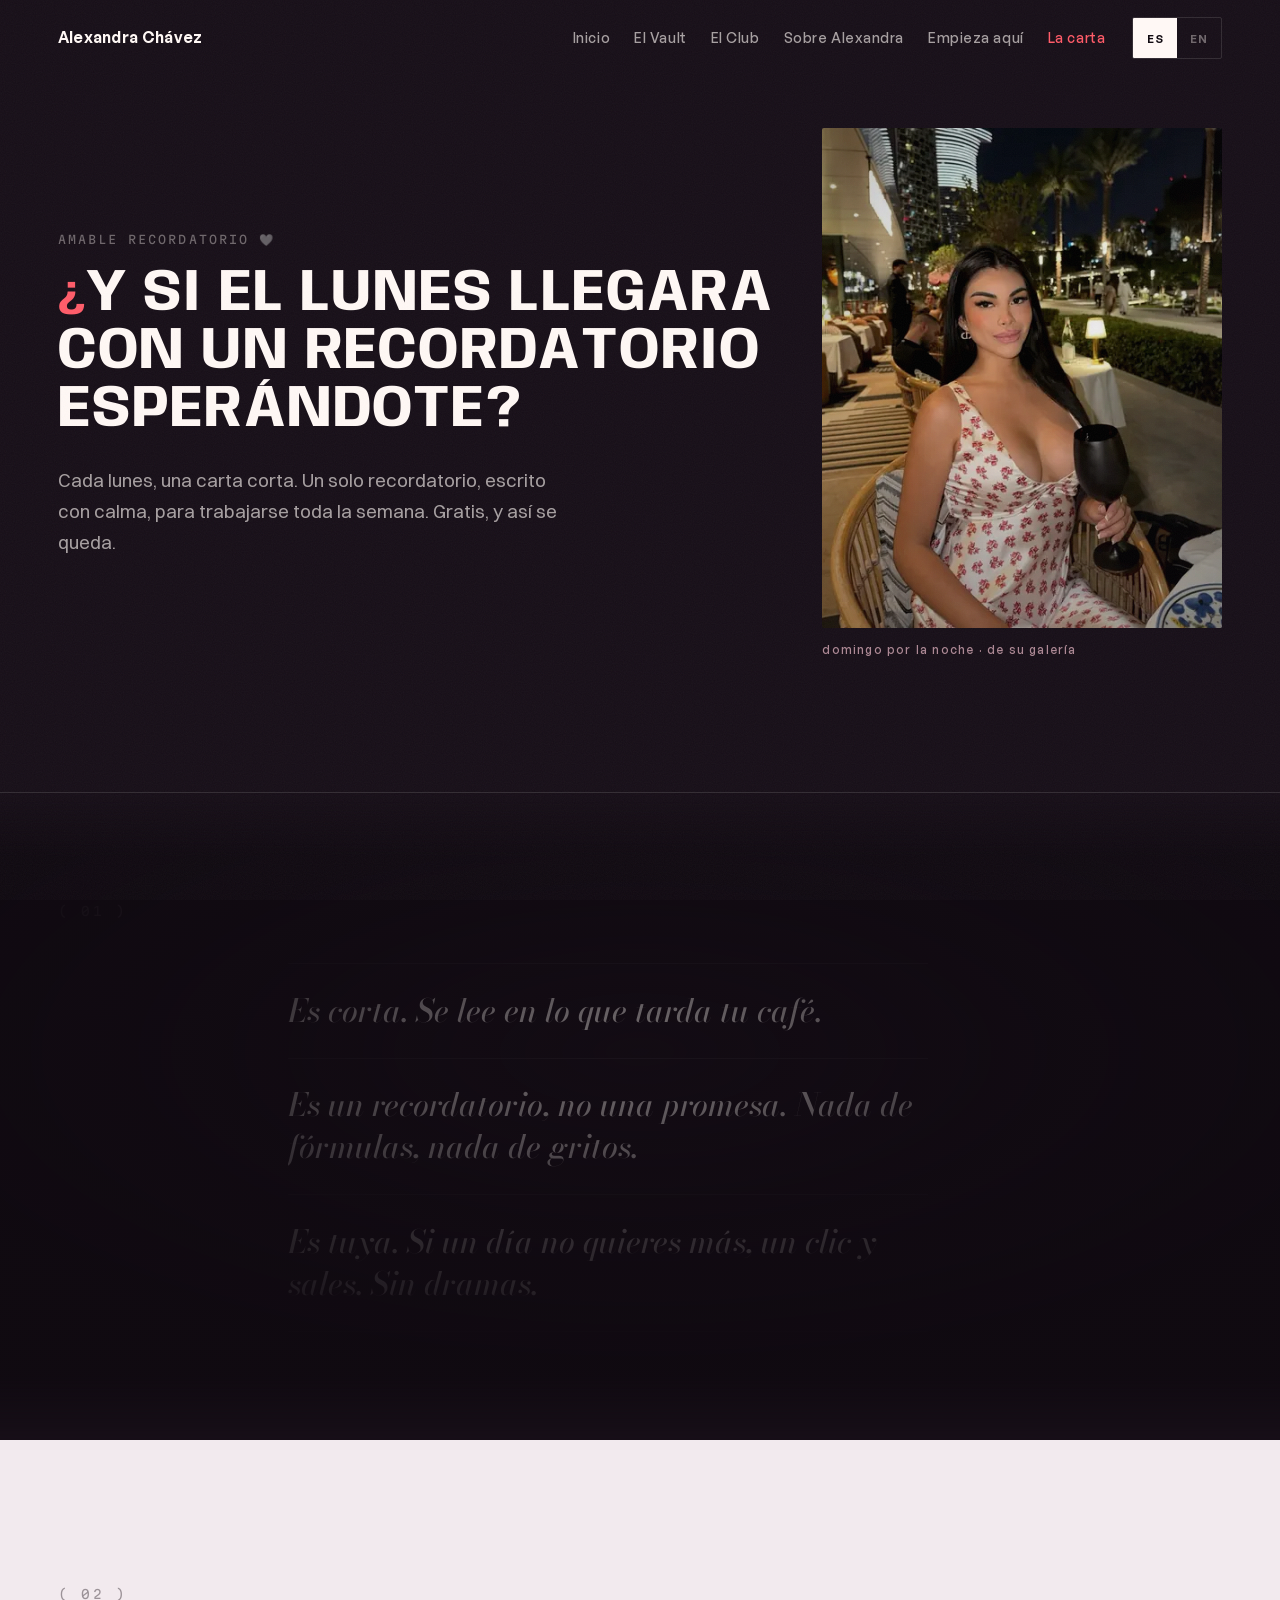
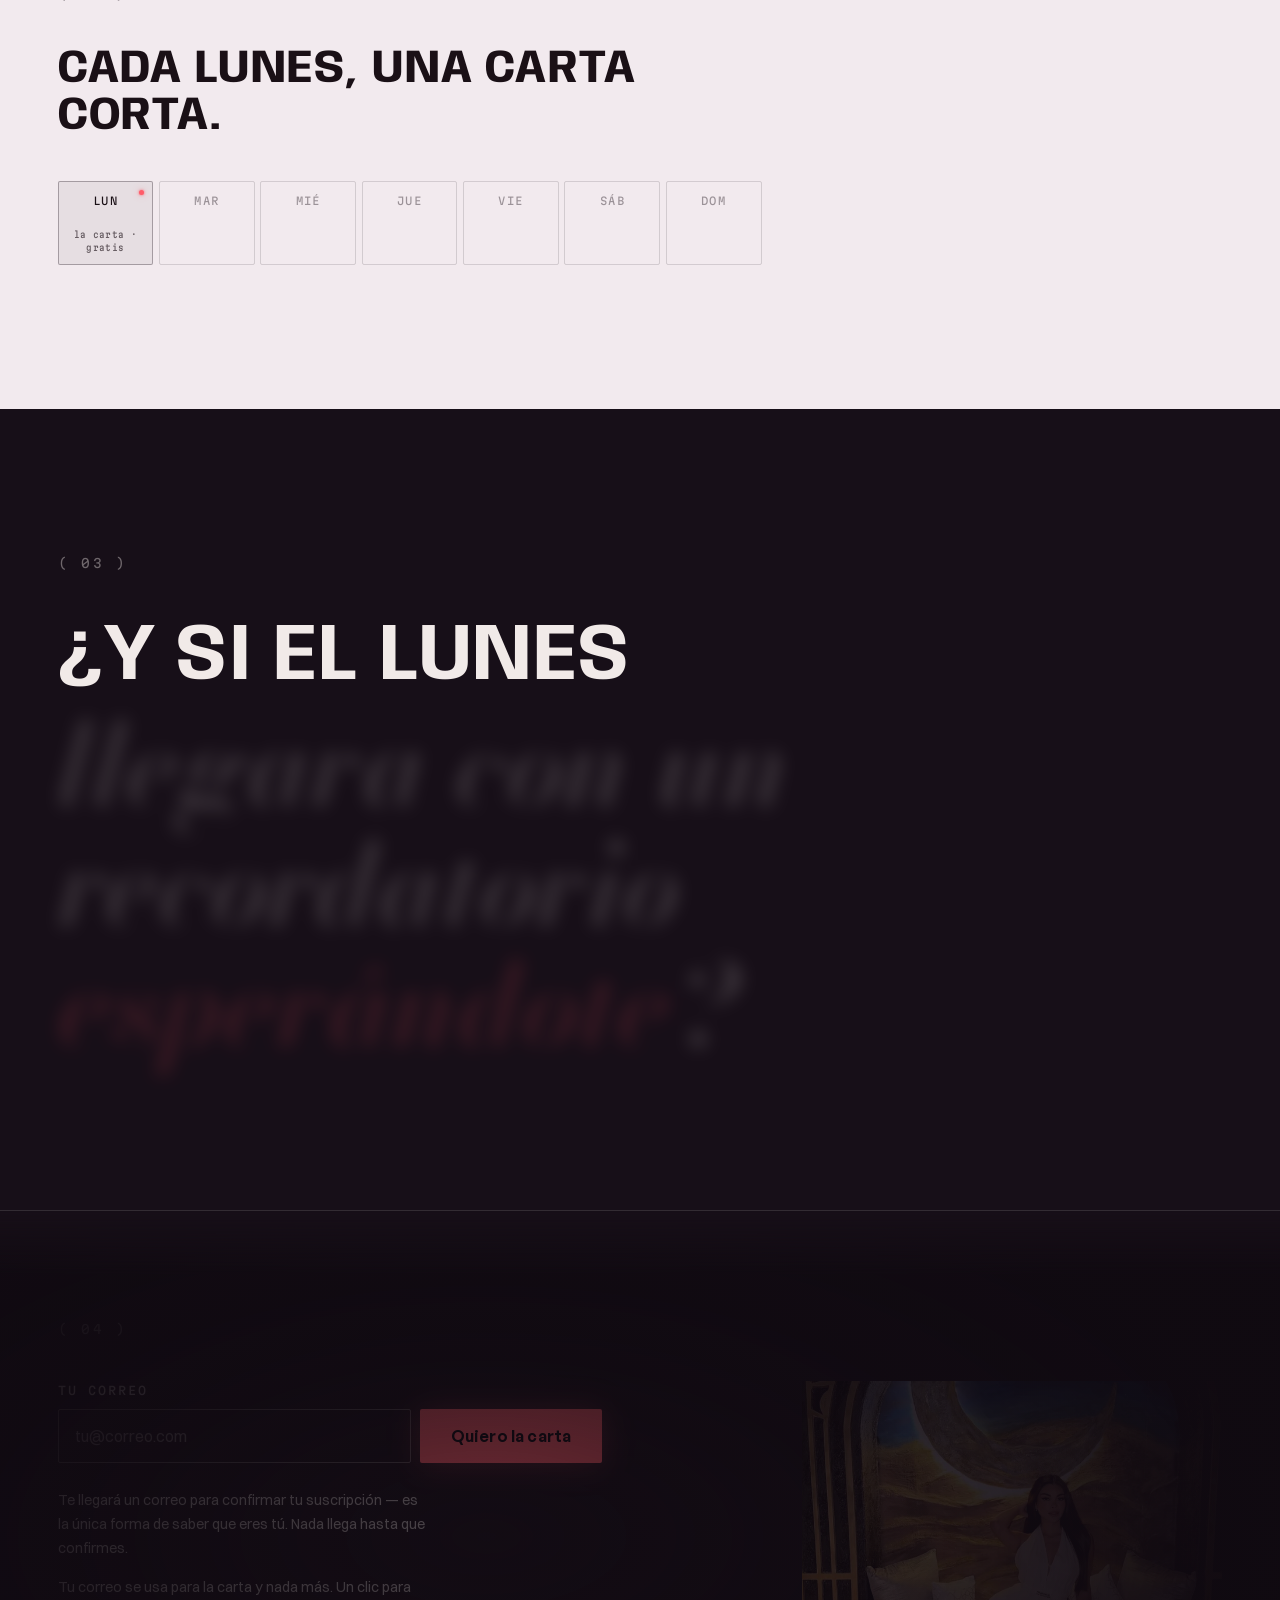
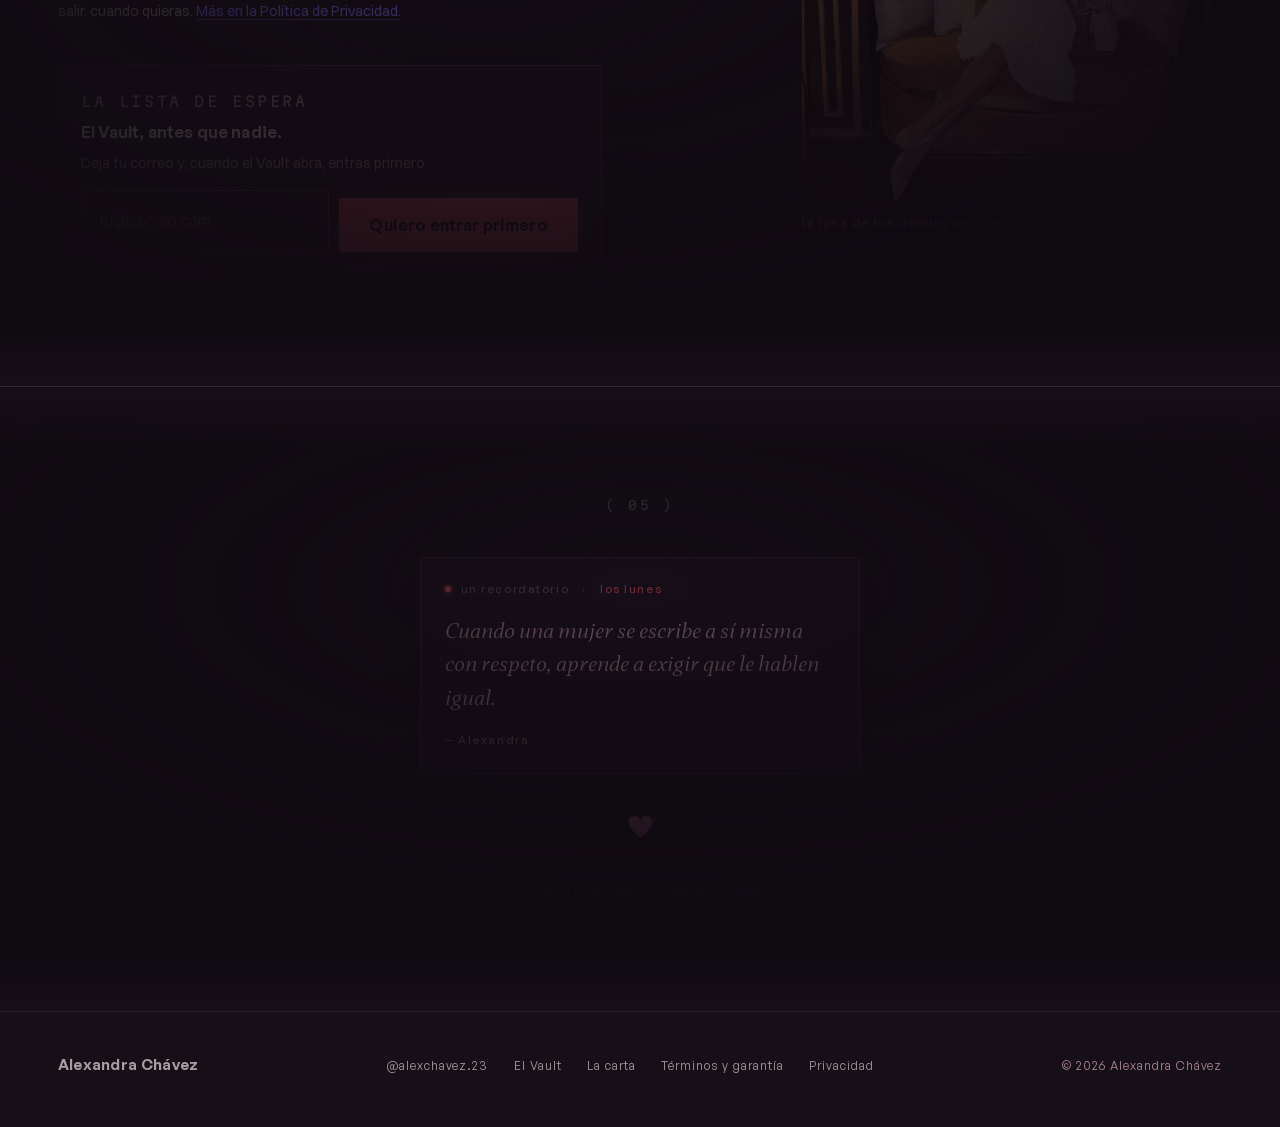
==== commit 31303b6a: "Kit form wiring + custom domain CNAME" ====
--- a/carta.html
+++ b/carta.html
@@ -275,10 +275,10 @@
     <div class="carta-form-sec__grid">
       <div>
         <!-- FORM ENDPOINT: replace action="#" with the Kit/ConvertKit or FormSubmit endpoint before launch -->
-        <form class="carta-form" method="post" action="#">
+        <form class="carta-form" method="post" action="https://app.kit.com/forms/9803782/subscriptions" data-kit data-kit-success="Listo 🤍 Revisa tu correo y confirma tu suscripción — la carta llega los lunes.">
           <label class="carta-form__label" for="carta-email" data-i18n="letter.form.label">Tu correo</label>
           <div class="carta-form__row">
-            <input type="email" id="carta-email" name="email" required autocomplete="email" inputmode="email" placeholder="tu@correo.com" data-i18n-attr="placeholder:letter.form.placeholder">
+            <input type="email" id="carta-email" name="email_address" required autocomplete="email" inputmode="email" placeholder="tu@correo.com" data-i18n-attr="placeholder:letter.form.placeholder">
             <button type="submit" class="btn" data-i18n="letter.form.button">Quiero la carta</button>
           </div>
           <!-- Success/error states are unhidden by the form wiring at launch (endpoint above). -->
@@ -296,13 +296,13 @@
              vault launch window is real. No dates, no counts, no scarcity
              theatre. To activate: remove the hidden attribute and replace
              action="#" with the waitlist endpoint (separate Kit tag/segment). -->
-        <form class="carta-slot" id="lista-de-espera" method="post" action="#" data-waitlist-slot>
+        <form class="carta-slot" id="lista-de-espera" method="post" action="https://app.kit.com/forms/9803791/subscriptions" data-kit data-kit-success="Listo 🤍 Revisa tu correo y confirma — cuando el Vault abra, entras primero." data-waitlist-slot>
           <p class="v31-tag" data-i18n="carta.wait.tag">la lista de espera</p>
           <h3 data-i18n="carta.wait.h3">El Vault, antes que nadie.</h3>
           <p data-i18n="carta.wait.line">Deja tu correo y, cuando el Vault abra, entras primero.</p>
           <label class="sr-only" for="wait-email" data-i18n="carta.wait.label">Tu correo</label>
           <div class="carta-form__row">
-            <input type="email" id="wait-email" name="email" required autocomplete="email" inputmode="email" placeholder="tu@correo.com" data-i18n-attr="placeholder:letter.form.placeholder">
+            <input type="email" id="wait-email" name="email_address" required autocomplete="email" inputmode="email" placeholder="tu@correo.com" data-i18n-attr="placeholder:letter.form.placeholder">
             <button type="submit" class="btn" data-i18n="carta.wait.cta">Quiero entrar primero</button>
           </div>
         </form>
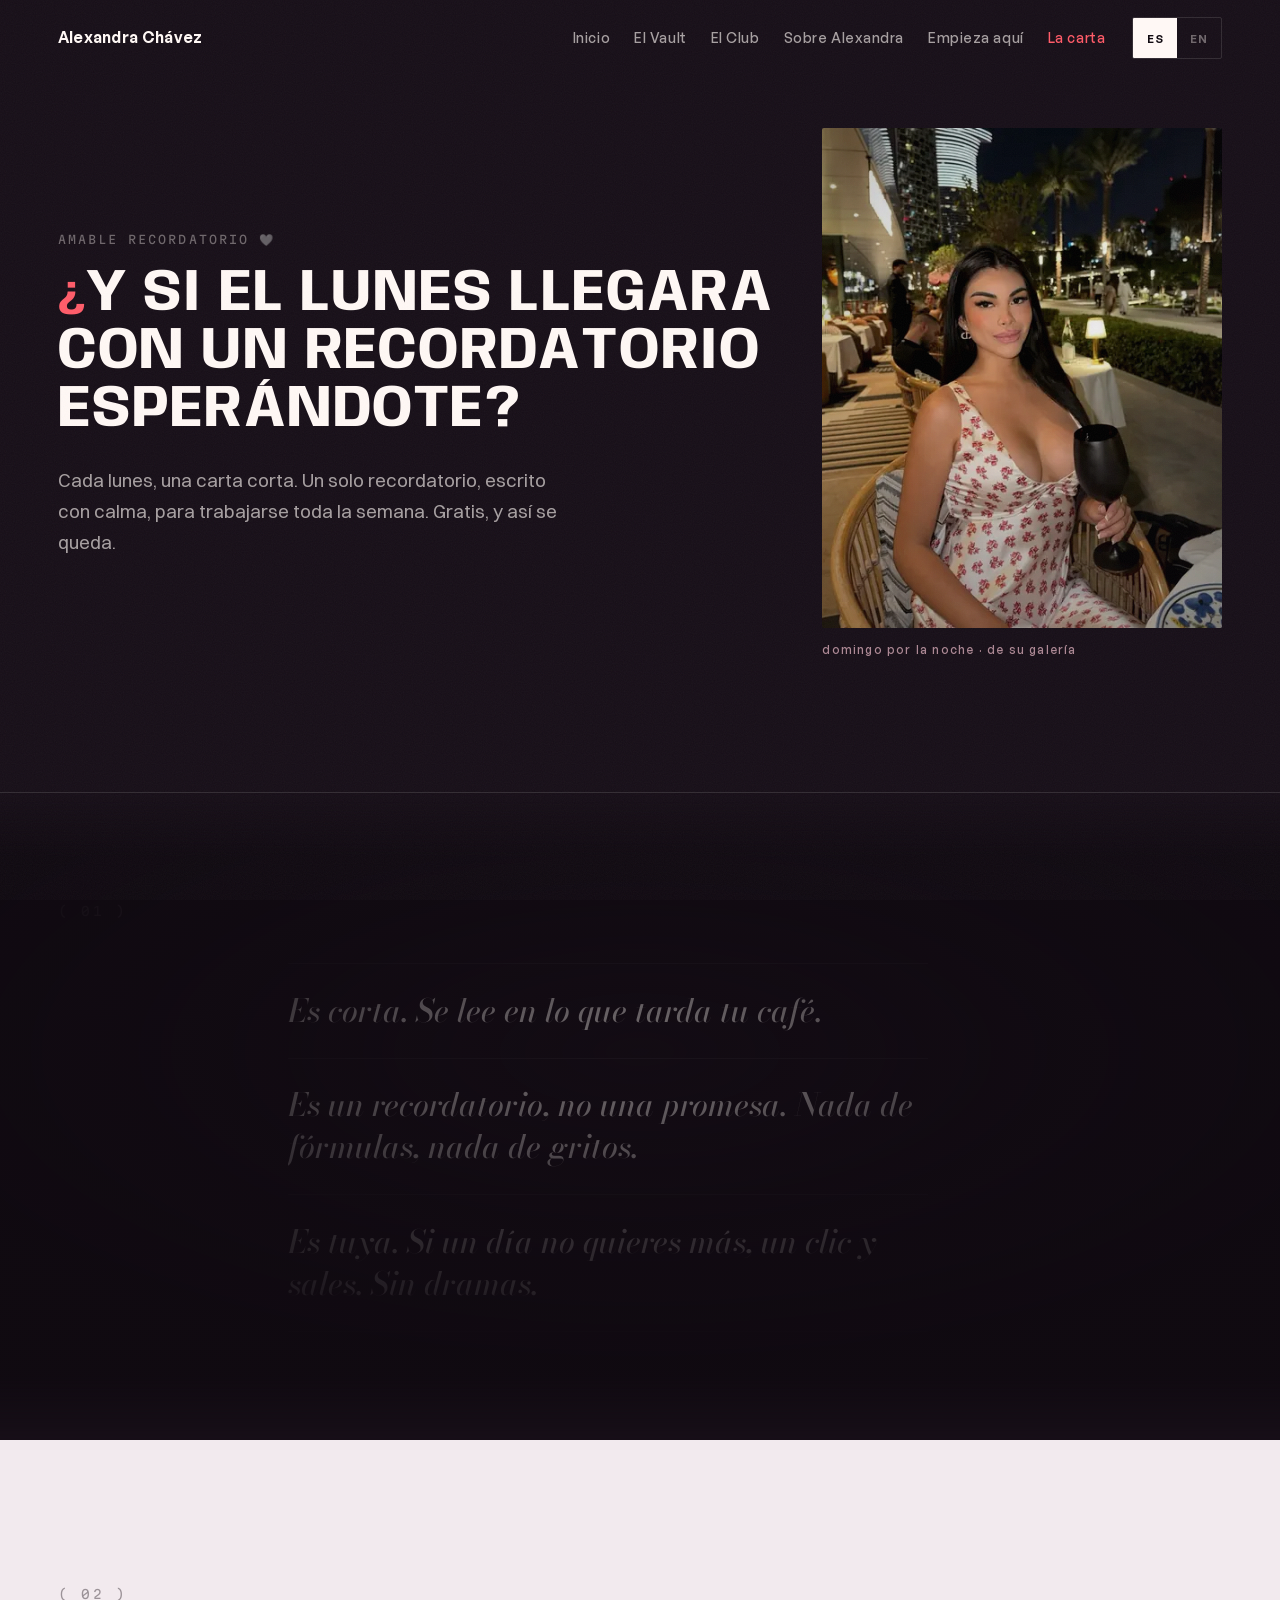
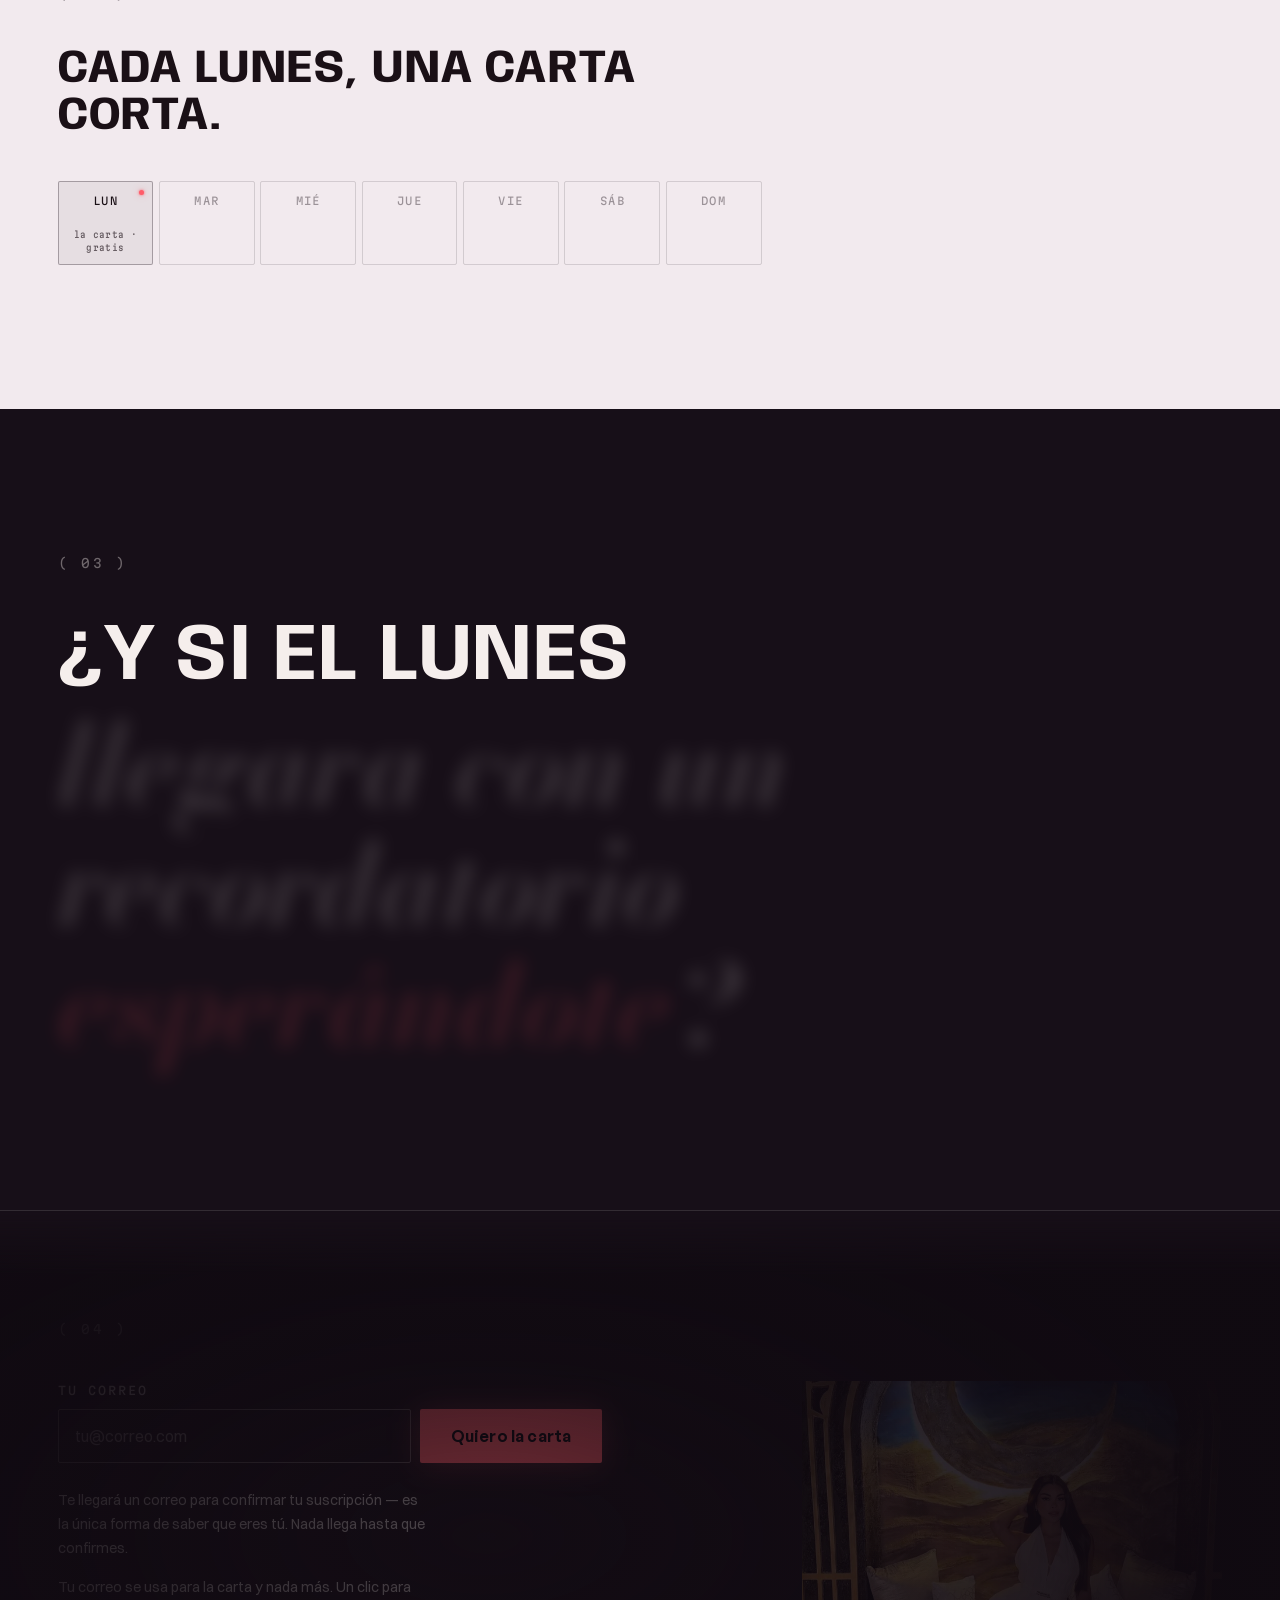
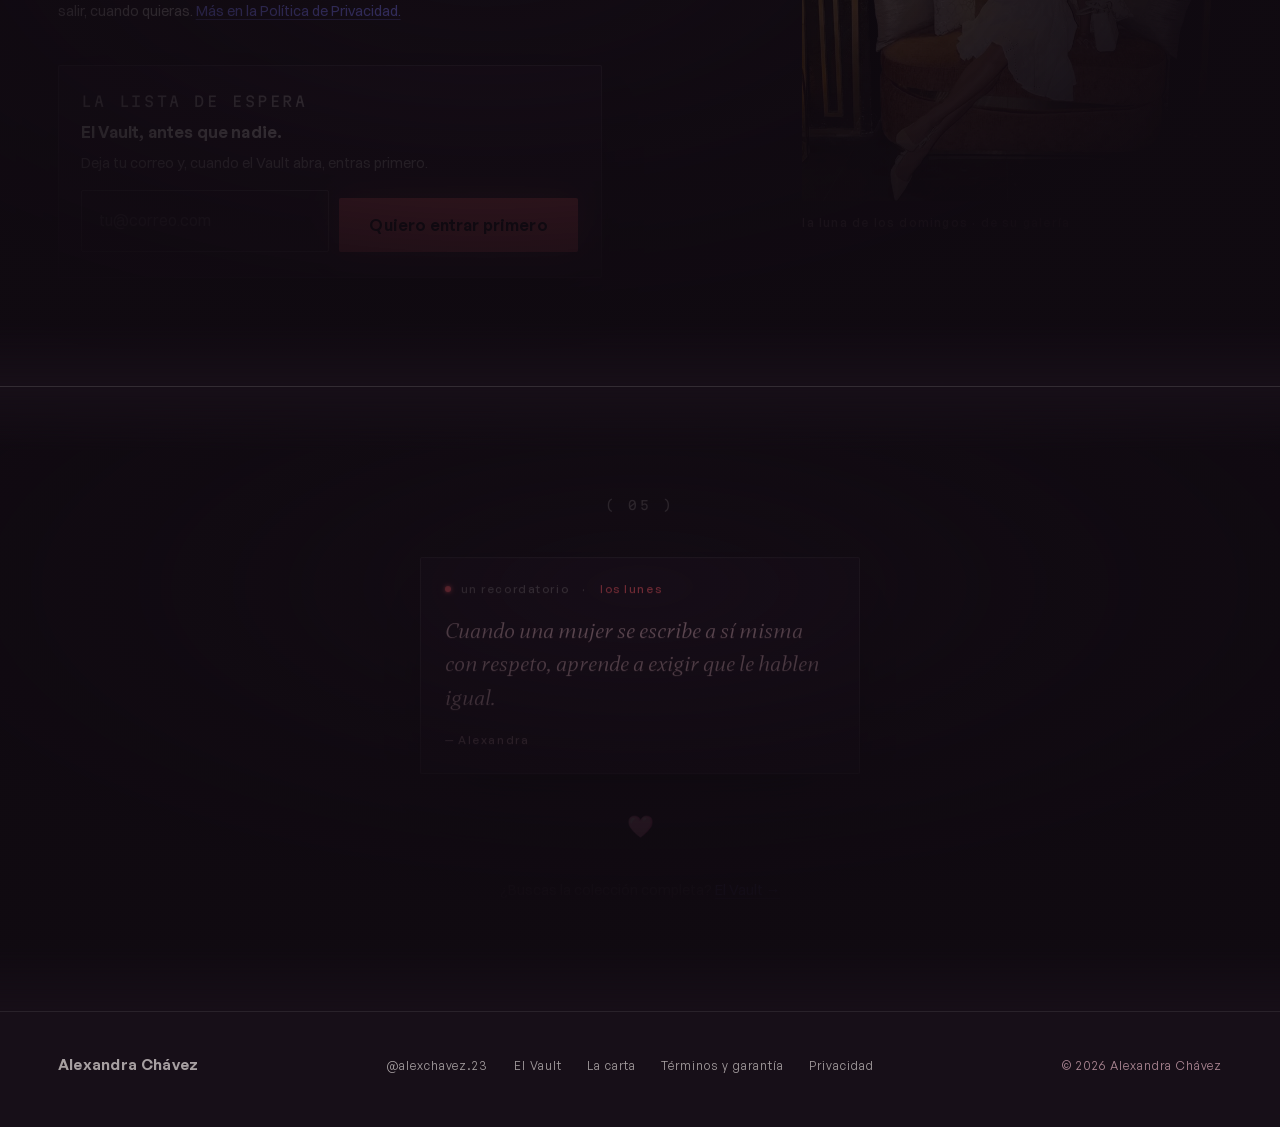
==== commit 913bee9c: "Strip HTML comments from public build (strategy notes stay in source repo)" ====
--- a/carta.html
+++ b/carta.html
@@ -3,17 +3,7 @@
 <head>
 <meta charset="UTF-8">
 <meta name="viewport" content="width=device-width, initial-scale=1">
-<!-- carta — the capture ENGINE (v3.1 AMAZEMENT PASS, Stage 4).
-     Kinetic hero on the existing h1 · the Sunday-letter promise restyled with
-     the week-strip motif from membership (lunes cell only — consistent values)
-     as the light polarity chapter (#8) · blur-focus device (#4) built from the
-     hero line's OWN words · the existing form + GDPR microcopy kept VERBATIM ·
-     two hidden launch slots: WAITLIST-SLOT (systems #1, launch-cohort capture
-     variant) + TRAINING-SLOT (systems #2, free 2-part training + cuaderno) —
-     both designed, both hidden until real, no dates/counts invented.
-     Bodoni ITALIC only on this page (blur answer + the three truths + accent);
-     the roman never downloads — per-page roman-or-italic rule. Boska preload
-     dropped (display duty on Anybody). -->
+
 <title data-i18n="letter.meta.title">La carta de los lunes — Alexandra Chávez</title>
 <meta name="description" content="Una carta corta cada lunes, gratis: un recordatorio para empezar la semana escogiendo mejor. Sin ruido. Un clic para salir cuando quieras." data-i18n-attr="content:letter.meta.description">
 <link rel="canonical" href="https://soyalexchavez.com/carta.html">
@@ -166,7 +156,7 @@
 
 <a class="skip-link" href="#contenido" data-i18n="a11y.skip">Saltar al contenido</a>
 
-<!-- ============ NAV — shared verbatim across all six pages. ============ -->
+
 <header class="site-head">
   <a class="wordmark" href="index.html" aria-label="Alexandra Chávez — inicio"><span aria-hidden="true">Alexandra Chávez</span></a>
   <div class="site-head__right">
@@ -199,8 +189,7 @@
 
 <main id="contenido">
 
-  <!-- ============ HERO · the question as kinetic catchphrase (pattern #3)
-       + the sunday-evening plate (photo 07). Copy unchanged. ============ -->
+  
   <section class="spot carta-hero" data-spot="hero" data-hero style="--spot-y:38%;">
     <div class="carta-hero__grid">
       <div class="carta-hero__copy">
@@ -211,8 +200,7 @@
       <figure class="carta-hero__fig">
         <div class="plate plate--vignette" style="aspect-ratio:4/5;">
           <picture>
-            <!-- v3.1 fix lane: 480w candidate added so throttled phones fetch ~40KB
-                 for the LCP plate instead of the 720w file (display ≈343px at 390) -->
+            
             <source type="image/webp" srcset="assets/img/carta_07_480.webp 480w, assets/img/carta_07_720.webp 720w, assets/img/carta_07_1080.webp 1080w" sizes="(min-width:900px) 400px, 88vw">
             <img src="assets/img/carta_07_1080.jpg" alt="Alexandra en una cena al aire libre de noche, vestido floral, luz de vela y la ciudad de fondo" width="1080" height="1254" fetchpriority="high" data-i18n-attr="alt:letter.plate1.alt">
           </picture>
@@ -223,8 +211,7 @@
     </div>
   </section>
 
-  <!-- ============ WHAT IT IS / IS NOT · three quiet truths, in the letter's
-       own voice (Bodoni italic — the page's serif stays italic-only) ============ -->
+  
   <section class="spot carta-what" data-spot style="border-top:1px solid var(--line);">
     <p class="v31-chapter chap" aria-hidden="true">( 01 )</p>
     <ul class="carta-what__list">
@@ -234,10 +221,7 @@
     </ul>
   </section>
 
-  <!-- ============ THE PROMISE · the Sunday-letter rhythm made visible —
-       week-strip motif from membership (lunes cell ONLY, values consistent
-       with membership's lunes cell) on the light polarity chapter (#8).
-       Heading is a VERBATIM fragment of the hero sub — no new claims. ============ -->
+  
   <section class="v31-flip carta-week">
     <p class="v31-chapter chap" aria-hidden="true">( 02 )</p>
     <h2 data-i18n="carta.week.h2">Cada lunes, una carta corta.</h2>
@@ -255,8 +239,7 @@
     </div>
   </section>
 
-  <!-- ============ THE QUESTION, RESOLVED · blur-focus device (pattern #4) —
-       both fragments are the hero line's OWN words, verbatim. ============ -->
+  
   <section class="carta-blur">
     <p class="v31-chapter chap" aria-hidden="true">( 03 )</p>
     <div class="v31-blurpair" data-v31-blurpair>
@@ -265,37 +248,29 @@
     </div>
   </section>
 
-  <!-- ============ CAPTURE · the form + the sunday moon (photo 08) ============
-       Compliance microcopy below is BINDING (copy/COMPLIANCE_AUDIT.md P5 + M5):
-       double-opt-in stated plainly; privacy line carries the Privacy Policy link.
-       Microcopy is deliberately static — information does not perform.
-       Below the form: the two HIDDEN launch slots (waitlist + training). ============ -->
+  
   <section class="spot carta-form-sec" data-spot id="carta-form" style="--spot-x:38%;--spot-y:42%;border-top:1px solid var(--line);">
     <p class="v31-chapter chap" aria-hidden="true">( 04 )</p>
     <div class="carta-form-sec__grid">
       <div>
-        <!-- FORM ENDPOINT: replace action="#" with the Kit/ConvertKit or FormSubmit endpoint before launch -->
+        
         <form class="carta-form" method="post" action="https://app.kit.com/forms/9803782/subscriptions" data-kit data-kit-success="Listo 🤍 Revisa tu correo y confirma tu suscripción — la carta llega los lunes.">
           <label class="carta-form__label" for="carta-email" data-i18n="letter.form.label">Tu correo</label>
           <div class="carta-form__row">
             <input type="email" id="carta-email" name="email_address" required autocomplete="email" inputmode="email" placeholder="tu@correo.com" data-i18n-attr="placeholder:letter.form.placeholder">
             <button type="submit" class="btn" data-i18n="letter.form.button">Quiero la carta</button>
           </div>
-          <!-- Success/error states are unhidden by the form wiring at launch (endpoint above). -->
+          
           <div aria-live="polite">
             <p class="carta-form__msg" hidden data-i18n="letter.form.success">Revisa tu correo — hay una confirmación esperándote. Nos vemos el lunes. 🤍</p>
             <p class="carta-form__msg carta-form__msg--err" hidden data-i18n="letter.form.error">Revisa el correo — algo no cuadra.</p>
           </div>
           <p class="carta-form__note" data-i18n="letter.form.doubleoptin">Te llegará un correo para confirmar tu suscripción — es la única forma de saber que eres tú. Nada llega hasta que confirmes.</p>
-          <!-- LEGAL PAGE: privacidad.html is a site build item (COMPLIANCE_AUDIT M3/M5); controller name pending C1. -->
+          
           <p class="carta-form__note" data-i18n="letter.form.privacy">Tu correo se usa para la carta y nada más. Un clic para salir, cuando quieras. <a href="privacidad.html">Más en la Política de Privacidad.</a></p>
         </form>
 
-        <!-- WAITLIST-SLOT: launch-cohort capture variant (systems teardown #1,
-             Rhode waitlist mechanic) — designed placeholder, HIDDEN until the
-             vault launch window is real. No dates, no counts, no scarcity
-             theatre. To activate: remove the hidden attribute and replace
-             action="#" with the waitlist endpoint (separate Kit tag/segment). -->
+        
         <form class="carta-slot" id="lista-de-espera" method="post" action="https://app.kit.com/forms/9803791/subscriptions" data-kit data-kit-success="Listo 🤍 Revisa tu correo y confirma — cuando el Vault abra, entras primero." data-waitlist-slot>
           <p class="v31-tag" data-i18n="carta.wait.tag">la lista de espera</p>
           <h3 data-i18n="carta.wait.h3">El Vault, antes que nadie.</h3>
@@ -307,17 +282,12 @@
           </div>
         </form>
 
-        <!-- TRAINING-SLOT: the free 2-part training + cuaderno capture spike
-             (systems teardown #2, Mel Robbins mechanic) — designed placeholder,
-             HIDDEN until the training genuinely exists. Nothing here renders
-             today; no claim that it exists is made anywhere visible. To
-             activate: remove the hidden attribute and point the CTA at the
-             training signup (separate Kit tag/segment). -->
+        
         <aside class="carta-slot" hidden data-training-slot>
           <p class="v31-tag" data-i18n="carta.training.tag">entrenamiento gratuito</p>
           <h3 data-i18n="carta.training.h3">Un entrenamiento gratuito en dos partes, con su cuaderno.</h3>
           <p data-i18n="carta.training.line">Dos videos cortos y un cuaderno PDF para trabajarlos, directo a tu correo.</p>
-          <!-- SIGNUP ENDPOINT: replace #kit-training-form with the live training signup URL/anchor at activation -->
+          
           <a class="btn btn--ghost" href="#kit-training-form" data-i18n="carta.training.cta">Quiero el entrenamiento</a>
         </aside>
       </div>
@@ -335,7 +305,7 @@
     </div>
   </section>
 
-  <!-- ============ CLOSE · one reminder-card, then quiet ============ -->
+  
   <section class="spot carta-close" data-spot style="--spot-y:32%;border-top:1px solid var(--line);">
     <p class="v31-chapter chap" aria-hidden="true">( 05 )</p>
     <article class="reminder">
@@ -349,13 +319,13 @@
 
 </main>
 
-<!-- ============ STICKY QUIET CTA BAR (mobile) ============ -->
+
 <div class="cta-bar" data-cta-bar>
   <p class="cta-bar__line" data-i18n="ctabar.line">La carta de los lunes es gratis.</p>
   <a class="btn btn--small" href="#carta-form" data-i18n="ctabar.btn">Quiero la carta</a>
 </div>
 
-<!-- ============ FOOTER — shared verbatim across all six pages ============ -->
+
 <footer class="site-foot">
   <p class="f-name"><span aria-hidden="true">Alexandra Chávez</span><span class="sr-only">Alexandra Chávez</span></p>
   <nav aria-label="Redes y páginas">
@@ -368,12 +338,7 @@
   <p>© 2026 Alexandra Chávez</p>
 </footer>
 
-<!-- ============ i18n DICTIONARY — every key holds BOTH languages.
-     ES here MUST equal the ES text in the markup above (no-JS parity).
-     EN is written fresh in her voice, never machine-translated.
-     carta.week.* day values are IDENTICAL to membership's club.week.* values;
-     carta.week.h2 + carta.blur.* are VERBATIM fragments of this page's own
-     hero strings. ============ -->
+
 <script type="application/json" id="i18n">
 {
   "a11y.skip":  {"es":"Saltar al contenido","en":"Skip to content"},
